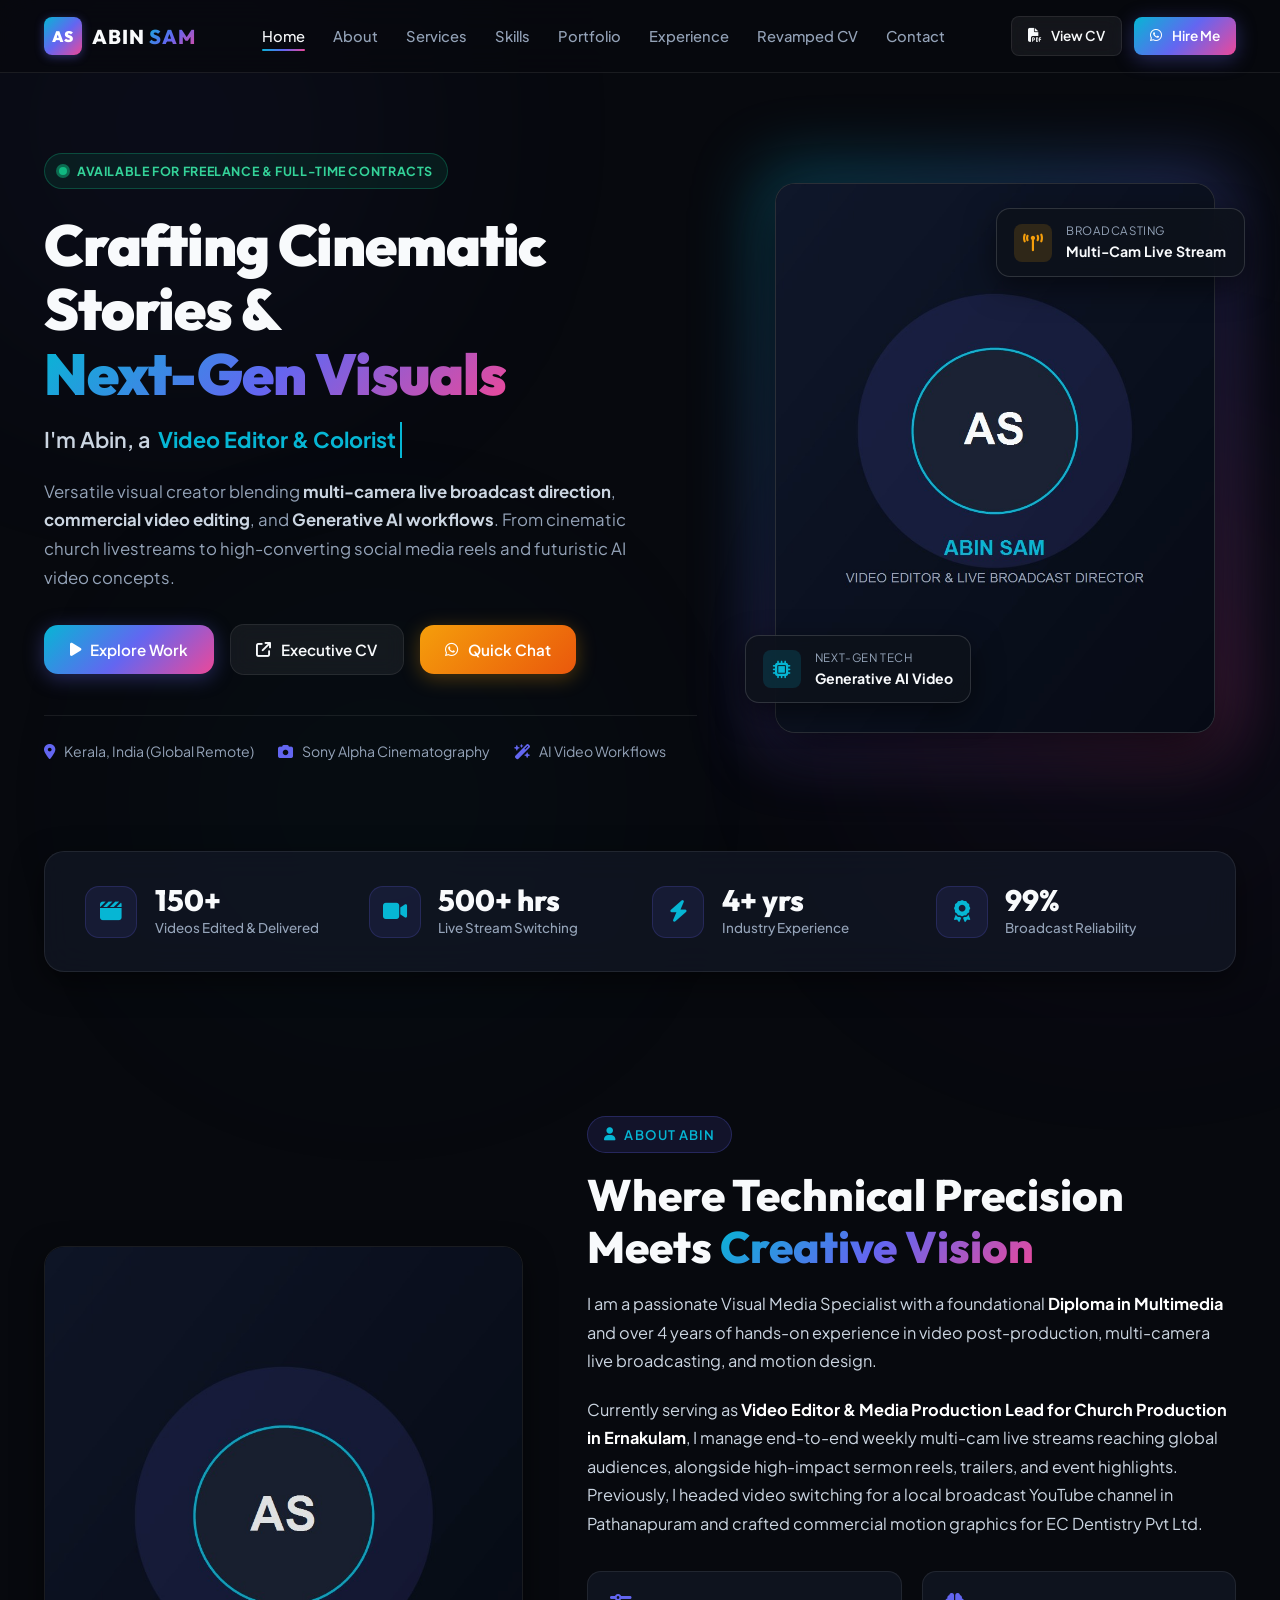
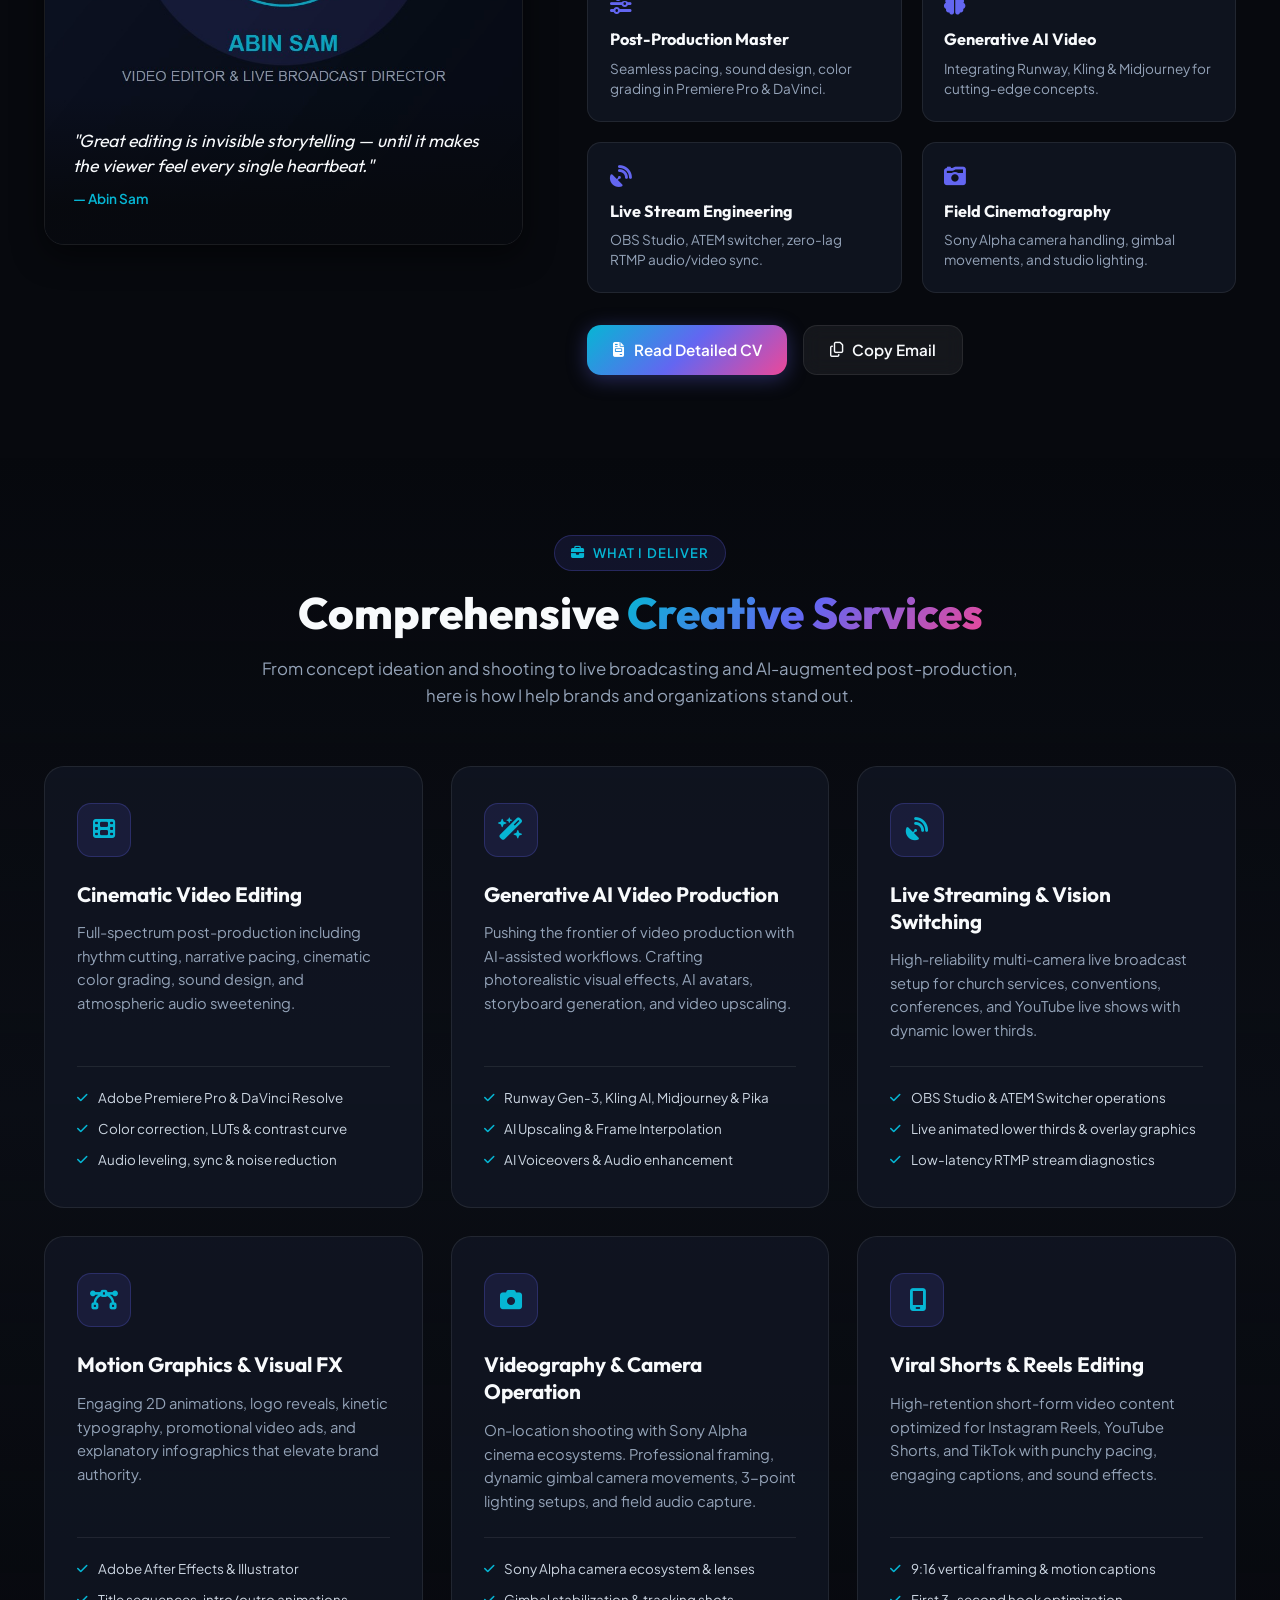
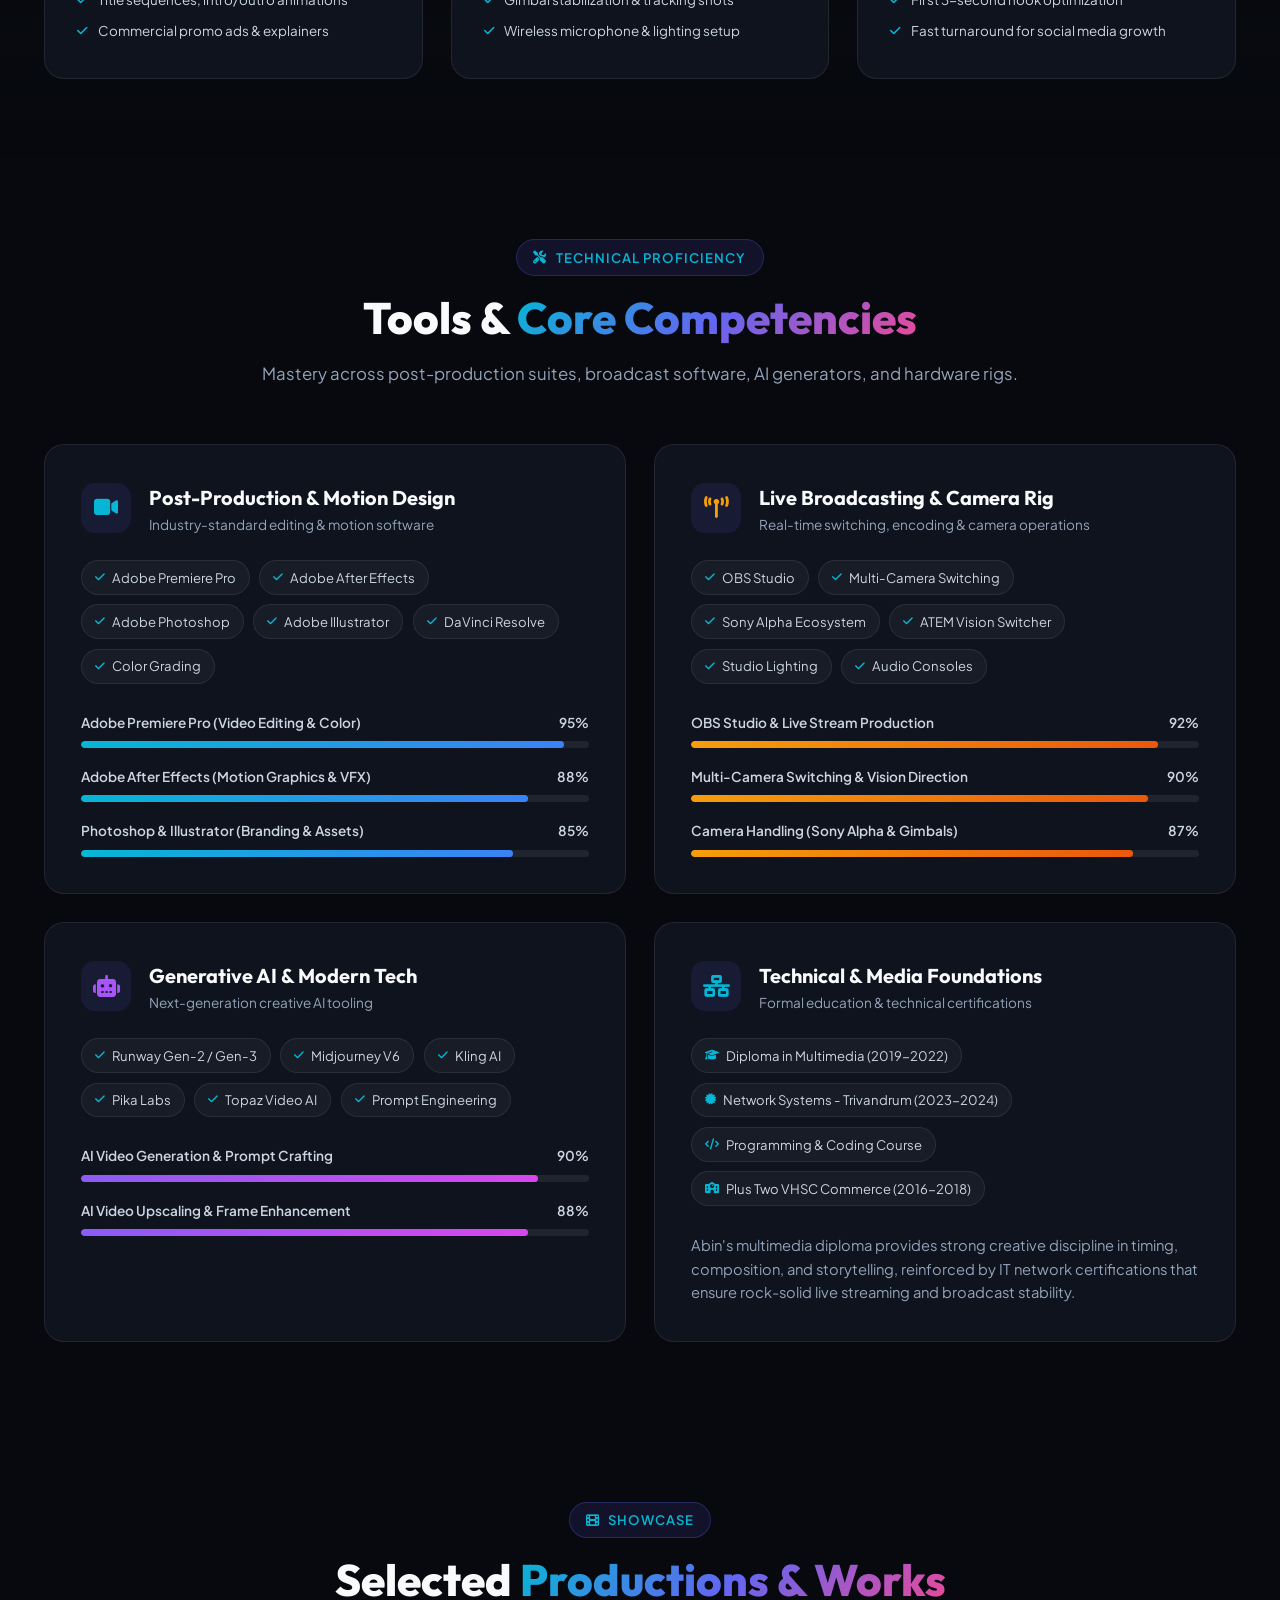
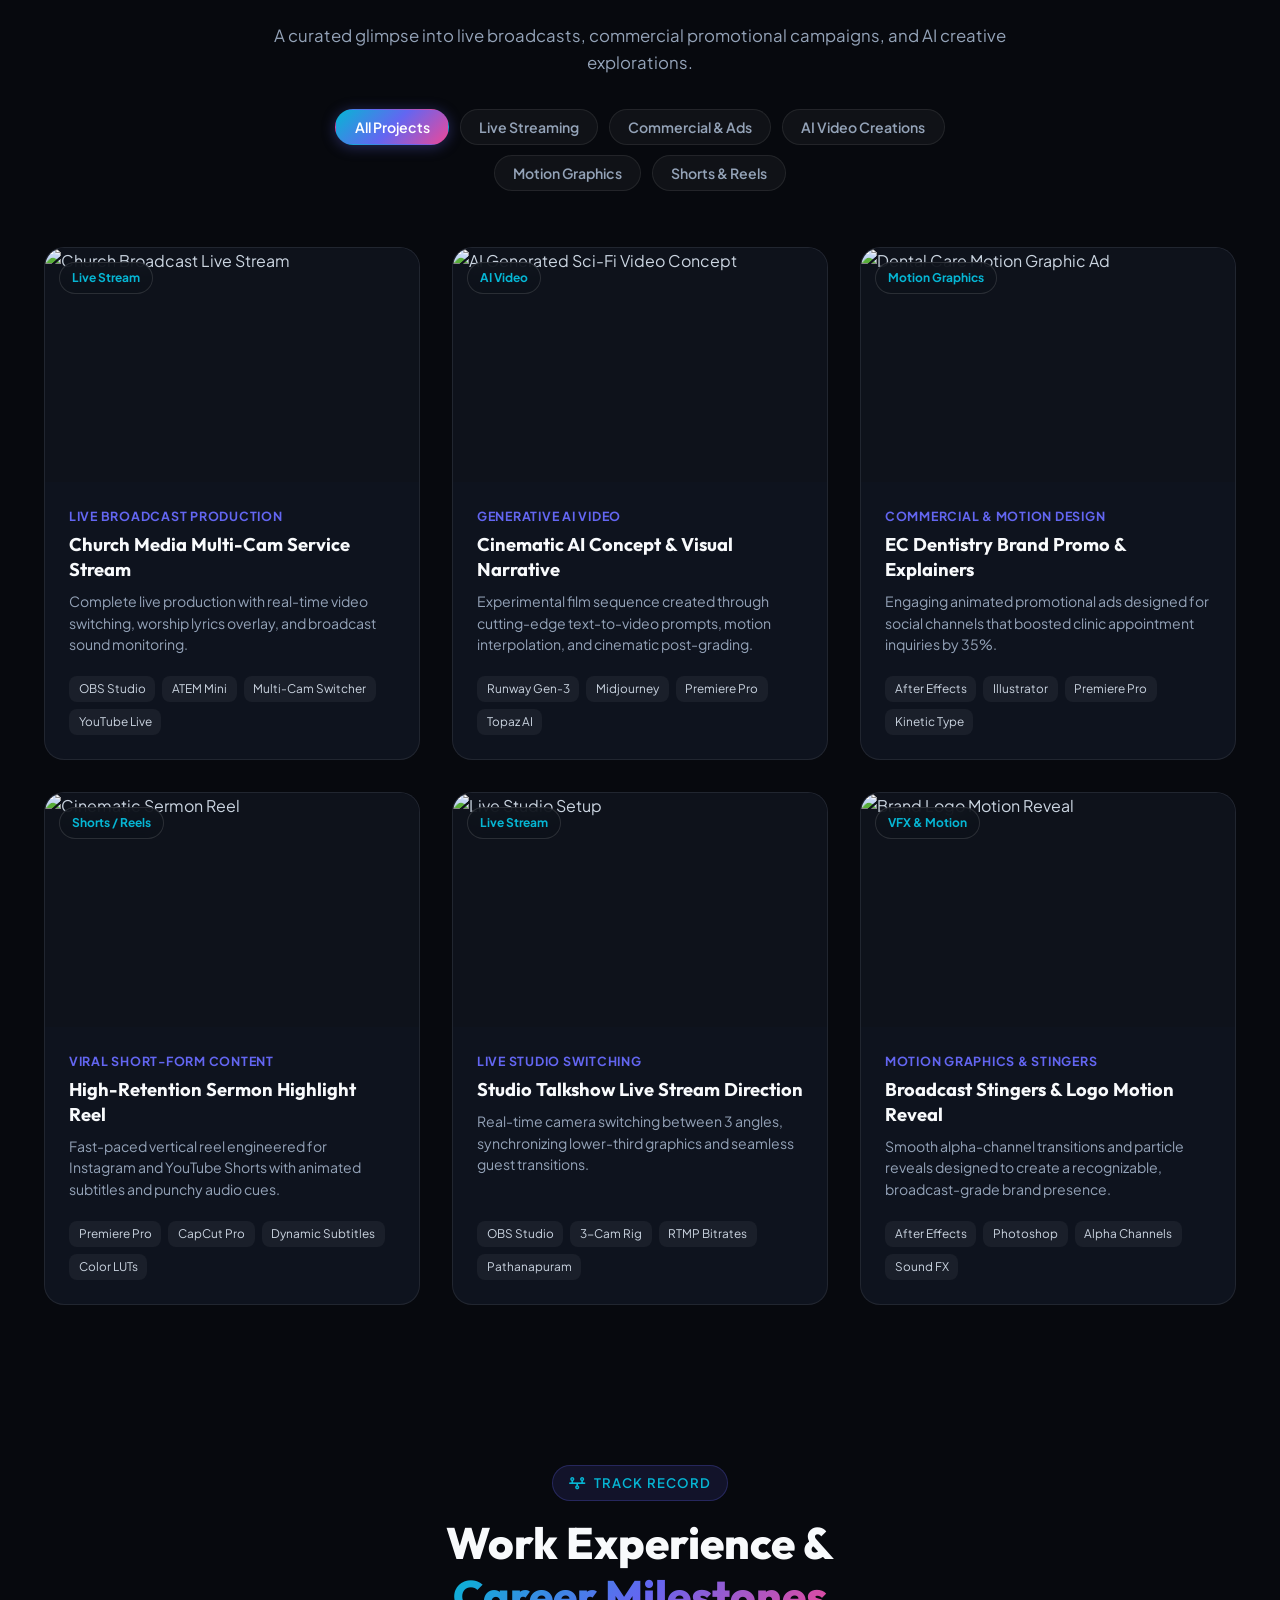
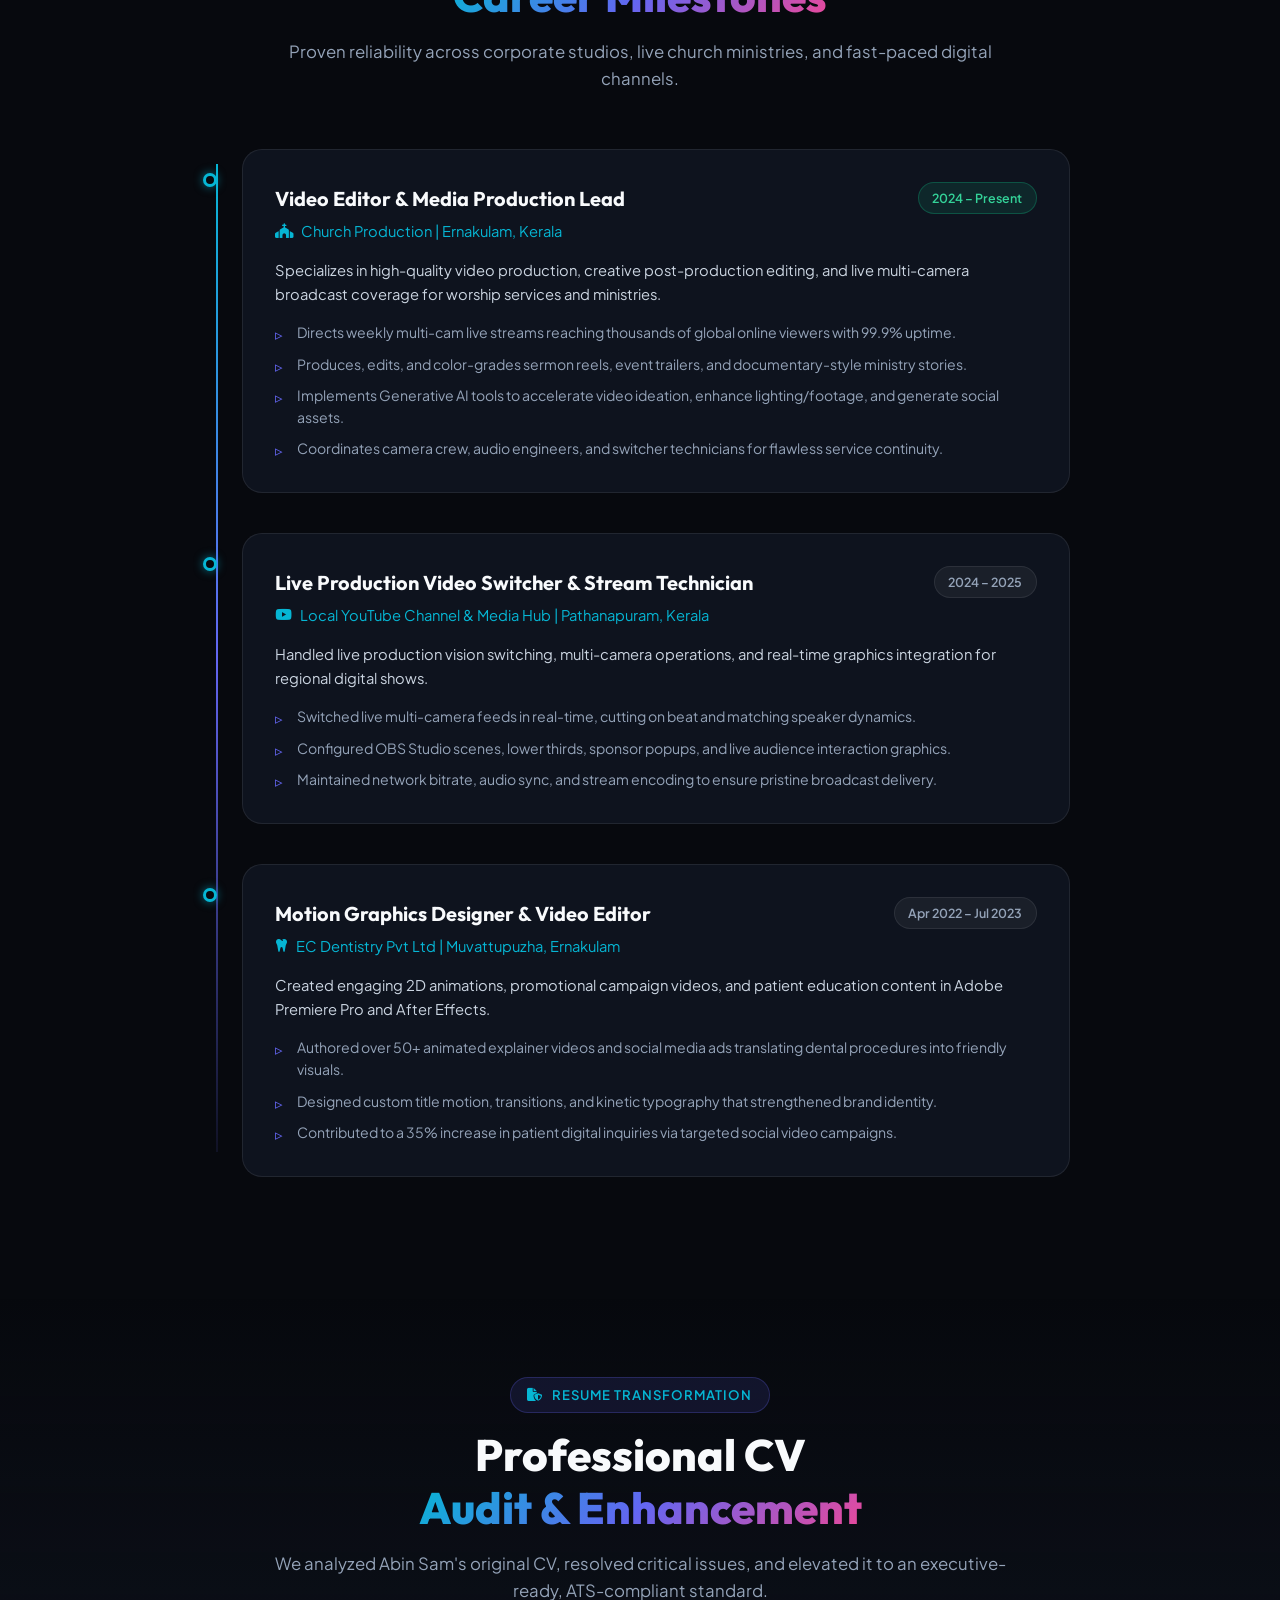
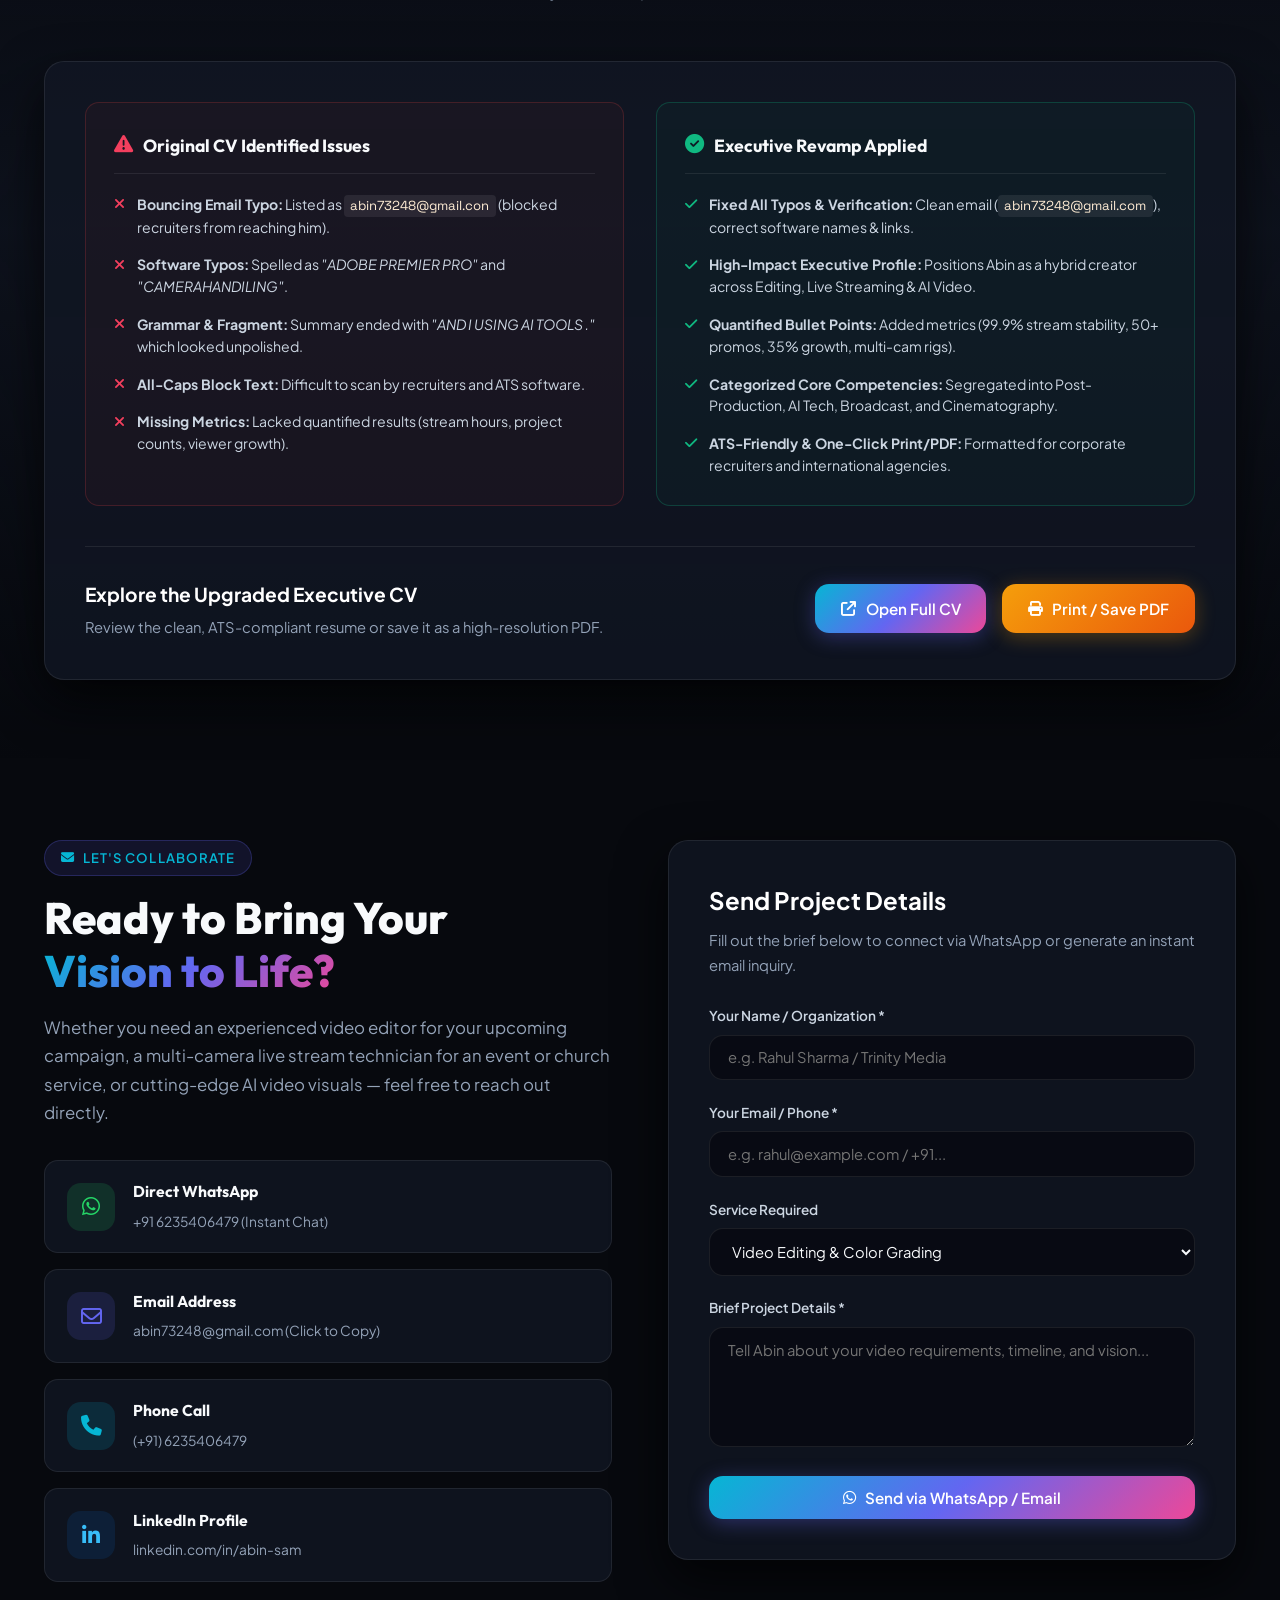
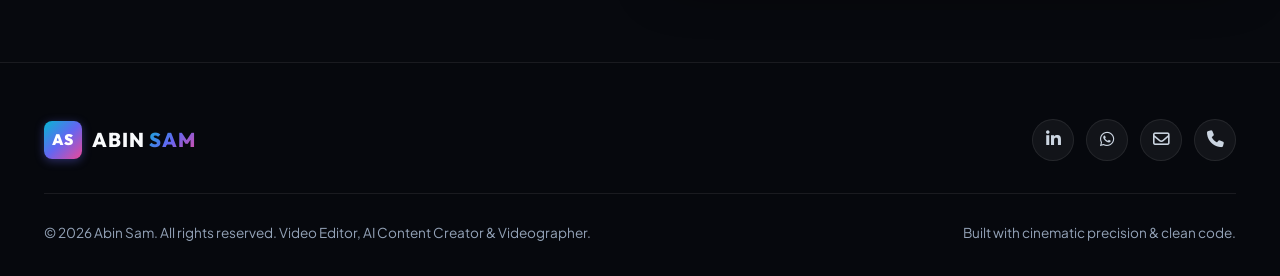
==== index.html @ 7ca487ef "Add files via upload" ====
<!DOCTYPE html>
<html lang="en">
<head>
  <meta charset="UTF-8">
  <meta name="viewport" content="width=device-width, initial-scale=1.0">
  <title>Abin Sam | Video Editor, AI Content Creator & Videographer</title>
  <meta name="description" content="Portfolio of Abin Sam - Professional Video Editor, Generative AI Content Creator, Live Streaming Director, and Videographer based in Kerala, India.">
  <meta name="keywords" content="Abin Sam, Video Editor, AI Video, Videographer, Live Streaming, OBS Studio, Adobe Premiere Pro, After Effects, Kerala">
  <meta name="author" content="Abin Sam">

  <!-- Favicon / Icons -->
  <link rel="icon" href="data:image/svg+xml,<svg xmlns=%22http://www.w3.org/2000/svg%22 viewBox=%220 0 100 100%22><text y=%22.9em%22 font-size=%2290%22>🎬</text></svg>">

  <!-- Google Fonts & Font Awesome -->
  <link rel="preconnect" href="https://fonts.googleapis.com">
  <link rel="preconnect" href="https://fonts.gstatic.com" crossorigin>
  <link href="https://fonts.googleapis.com/css2?family=Outfit:wght@300;400;500;600;700;800;900&family=Plus+Jakarta+Sans:wght@300;400;500;600;700&family=Space+Grotesk:wght@500;700&display=swap" rel="stylesheet">
  <link rel="stylesheet" href="https://cdnjs.cloudflare.com/ajax/libs/font-awesome/6.5.1/css/all.min.css">

  <!-- Custom CSS (supports both root and css/ folder) -->
  <link rel="stylesheet" href="style.css">
  <link rel="stylesheet" href="css/style.css">
</head>
<body>

  <!-- Ambient Cinematic Glows -->
  <div class="ambient-glow glow-top-left"></div>
  <div class="ambient-glow glow-middle-right"></div>
  <div class="ambient-glow glow-bottom-left"></div>

  <!-- ================= Navigation ================= -->
  <header class="navbar">
    <div class="container nav-container">
      <a href="#home" class="brand-logo">
        <span class="logo-badge">AS</span>
        <span>ABIN <span class="gradient-text">SAM</span></span>
      </a>

      <nav>
        <ul class="nav-links">
          <li><a href="#home" class="nav-link active">Home</a></li>
          <li><a href="#about" class="nav-link">About</a></li>
          <li><a href="#services" class="nav-link">Services</a></li>
          <li><a href="#skills" class="nav-link">Skills</a></li>
          <li><a href="#portfolio" class="nav-link">Portfolio</a></li>
          <li><a href="#experience" class="nav-link">Experience</a></li>
          <li><a href="#cv-revamp" class="nav-link">Revamped CV</a></li>
          <li><a href="#contact" class="nav-link">Contact</a></li>
        </ul>
      </nav>

      <div class="nav-actions">
        <a href="cv.html" class="btn btn-secondary btn-sm" target="_blank">
          <i class="fa-solid fa-file-pdf"></i> View CV
        </a>
        <a href="https://wa.me/916235406479?text=Hi%20Abin,%20I%20reviewed%20your%20portfolio%20and%20would%20like%20to%20discuss%20a%20video%20project." target="_blank" class="btn btn-primary btn-sm">
          <i class="fa-brands fa-whatsapp"></i> Hire Me
        </a>
        <button class="mobile-toggle" aria-label="Toggle Navigation Menu">
          <i class="fa-solid fa-bars"></i>
        </button>
      </div>
    </div>
  </header>

  <!-- ================= Hero Section ================= -->
  <section id="home" class="hero-section">
    <div class="container hero-grid">
      <!-- Left Content -->
      <div class="hero-content">
        <div class="hero-badge-live">
          <span class="pulse-dot"></span>
          <span>AVAILABLE FOR FREELANCE & FULL-TIME CONTRACTS</span>
        </div>

        <h1 class="hero-title">
          Crafting Cinematic Stories & <br>
          <span class="gradient-text">Next-Gen Visuals</span>
        </h1>

        <div class="hero-typing-wrapper">
          <span>I'm Abin, a</span>
          <span class="hero-role-typed"></span>
        </div>

        <p class="hero-description">
          Versatile visual creator blending <strong>multi-camera live broadcast direction</strong>, 
          <strong>commercial video editing</strong>, and <strong>Generative AI workflows</strong>. 
          From cinematic church livestreams to high-converting social media reels and futuristic AI video concepts.
        </p>

        <div class="hero-cta-group">
          <a href="#portfolio" class="btn btn-primary">
            <i class="fa-solid fa-play"></i> Explore Work
          </a>
          <a href="cv.html" class="btn btn-secondary" target="_blank">
            <i class="fa-solid fa-arrow-up-right-from-square"></i> Executive CV
          </a>
          <a href="https://wa.me/916235406479?text=Hi%20Abin,%20let's%20connect%20regarding%20video%20editing!" target="_blank" class="btn btn-amber">
            <i class="fa-brands fa-whatsapp"></i> Quick Chat
          </a>
        </div>

        <div class="hero-quick-meta">
          <div class="meta-item">
            <i class="fa-solid fa-location-dot"></i>
            <span>Kerala, India (Global Remote)</span>
          </div>
          <div class="meta-item">
            <i class="fa-solid fa-camera"></i>
            <span>Sony Alpha Cinematography</span>
          </div>
          <div class="meta-item">
            <i class="fa-solid fa-wand-magic-sparkles"></i>
            <span>AI Video Workflows</span>
          </div>
        </div>
      </div>

      <!-- Right Visual (User's Photo) -->
      <div class="hero-visual">
        <div class="hero-image-wrapper">
          <div class="hero-card-glow"></div>
          
          <!-- Floating Badge Top Right -->
          <div class="floating-badge badge-top-right">
            <div class="badge-icon icon-amber">
              <i class="fa-solid fa-tower-broadcast"></i>
            </div>
            <div class="badge-text">
              <span class="badge-label">Broadcasting</span>
              <span class="badge-value">Multi-Cam Live Stream</span>
            </div>
          </div>

          <!-- Main Image Card -->
          <div class="hero-image-container">
            <img src="abin-sam.jpg" alt="Abin Sam behind Sony camera" class="hero-profile-img" onerror="this.onerror=null; this.src='assets/images/abin-sam.jpg'; this.onerror=function(){this.src='https://images.unsplash.com/photo-1534528741775-53994a69daeb?auto=format&fit=crop&w=800&q=80';};">
          </div>

          <!-- Floating Badge Bottom Left -->
          <div class="floating-badge badge-bottom-left">
            <div class="badge-icon icon-cyan">
              <i class="fa-solid fa-microchip"></i>
            </div>
            <div class="badge-text">
              <span class="badge-label">Next-Gen Tech</span>
              <span class="badge-value">Generative AI Video</span>
            </div>
          </div>
        </div>
      </div>
    </div>
  </section>

  <!-- ================= Stats Counter Bar ================= -->
  <section class="stats-bar-section">
    <div class="container">
      <div class="stats-glass-card">
        <div class="stat-item">
          <div class="stat-icon-wrapper">
            <i class="fa-solid fa-clapperboard"></i>
          </div>
          <div class="stat-content">
            <span class="stat-number" data-target="150" data-suffix="+">0</span>
            <span class="stat-title">Videos Edited & Delivered</span>
          </div>
        </div>

        <div class="stat-item">
          <div class="stat-icon-wrapper">
            <i class="fa-solid fa-video"></i>
          </div>
          <div class="stat-content">
            <span class="stat-number" data-target="500" data-suffix="+ hrs">0</span>
            <span class="stat-title">Live Stream Switching</span>
          </div>
        </div>

        <div class="stat-item">
          <div class="stat-icon-wrapper">
            <i class="fa-solid fa-bolt"></i>
          </div>
          <div class="stat-content">
            <span class="stat-number" data-target="4" data-suffix="+ yrs">0</span>
            <span class="stat-title">Industry Experience</span>
          </div>
        </div>

        <div class="stat-item">
          <div class="stat-icon-wrapper">
            <i class="fa-solid fa-award"></i>
          </div>
          <div class="stat-content">
            <span class="stat-number" data-target="99" data-suffix="%">0</span>
            <span class="stat-title">Broadcast Reliability</span>
          </div>
        </div>
      </div>
    </div>
  </section>

  <!-- ================= About Section ================= -->
  <section id="about" class="about-section">
    <div class="container about-grid">
      <div class="about-card-banner">
        <img src="abin-sam.jpg" alt="Abin Sam on shoot" class="about-banner-img" onerror="this.onerror=null; this.src='assets/images/abin-sam.jpg'; this.onerror=function(){this.src='https://images.unsplash.com/photo-1574717024653-61fd2cf4d44d?auto=format&fit=crop&w=800&q=80';};">
        <div class="about-banner-overlay">
          <p class="about-banner-quote">"Great editing is invisible storytelling — until it makes the viewer feel every single heartbeat."</p>
          <span class="about-banner-author">— Abin Sam</span>
        </div>
      </div>

      <div class="about-content-col">
        <div class="section-tag">
          <i class="fa-solid fa-user"></i> About Abin
        </div>
        <h2 class="section-title">Where Technical Precision Meets <span class="gradient-text">Creative Vision</span></h2>
        <p class="about-text-p">
          I am a passionate Visual Media Specialist with a foundational <strong>Diploma in Multimedia</strong> and over 4 years of hands-on experience in video post-production, multi-camera live broadcasting, and motion design.
        </p>
        <p class="about-text-p">
          Currently serving as <strong>Video Editor & Media Production Lead for Church Production in Ernakulam</strong>, I manage end-to-end weekly multi-cam live streams reaching global audiences, alongside high-impact sermon reels, trailers, and event highlights. Previously, I headed video switching for a local broadcast YouTube channel in Pathanapuram and crafted commercial motion graphics for EC Dentistry Pvt Ltd.
        </p>

        <div class="about-highlights-grid">
          <div class="highlight-box">
            <i class="fa-solid fa-sliders"></i>
            <h4>Post-Production Master</h4>
            <p>Seamless pacing, sound design, color grading in Premiere Pro & DaVinci.</p>
          </div>
          <div class="highlight-box">
            <i class="fa-solid fa-brain"></i>
            <h4>Generative AI Video</h4>
            <p>Integrating Runway, Kling & Midjourney for cutting-edge concepts.</p>
          </div>
          <div class="highlight-box">
            <i class="fa-solid fa-satellite-dish"></i>
            <h4>Live Stream Engineering</h4>
            <p>OBS Studio, ATEM switcher, zero-lag RTMP audio/video sync.</p>
          </div>
          <div class="highlight-box">
            <i class="fa-solid fa-camera-retro"></i>
            <h4>Field Cinematography</h4>
            <p>Sony Alpha camera handling, gimbal movements, and studio lighting.</p>
          </div>
        </div>

        <div style="display: flex; gap: 1rem; flex-wrap: wrap;">
          <a href="cv.html" class="btn btn-primary" target="_blank">
            <i class="fa-solid fa-file-invoice"></i> Read Detailed CV
          </a>
          <button data-copy-val="abin73248@gmail.com" data-copy-label="Email" class="btn btn-secondary">
            <i class="fa-regular fa-copy"></i> Copy Email
          </button>
        </div>
      </div>
    </div>
  </section>

  <!-- ================= Services Section ================= -->
  <section id="services" class="services-section">
    <div class="container">
      <div class="section-header-center">
        <div class="section-tag">
          <i class="fa-solid fa-briefcase"></i> What I Deliver
        </div>
        <h2 class="section-title">Comprehensive <span class="gradient-text">Creative Services</span></h2>
        <p class="section-subtitle">
          From concept ideation and shooting to live broadcasting and AI-augmented post-production, here is how I help brands and organizations stand out.
        </p>
      </div>

      <div class="services-grid">
        <!-- Service 1 -->
        <div class="service-card">
          <div class="service-icon-box">
            <i class="fa-solid fa-film"></i>
          </div>
          <h3>Cinematic Video Editing</h3>
          <p>Full-spectrum post-production including rhythm cutting, narrative pacing, cinematic color grading, sound design, and atmospheric audio sweetening.</p>
          <ul class="service-deliverables">
            <li><i class="fa-solid fa-check"></i> Adobe Premiere Pro & DaVinci Resolve</li>
            <li><i class="fa-solid fa-check"></i> Color correction, LUTs & contrast curve</li>
            <li><i class="fa-solid fa-check"></i> Audio leveling, sync & noise reduction</li>
          </ul>
        </div>

        <!-- Service 2 -->
        <div class="service-card">
          <div class="service-icon-box">
            <i class="fa-solid fa-wand-magic-sparkles"></i>
          </div>
          <h3>Generative AI Video Production</h3>
          <p>Pushing the frontier of video production with AI-assisted workflows. Crafting photorealistic visual effects, AI avatars, storyboard generation, and video upscaling.</p>
          <ul class="service-deliverables">
            <li><i class="fa-solid fa-check"></i> Runway Gen-3, Kling AI, Midjourney & Pika</li>
            <li><i class="fa-solid fa-check"></i> AI Upscaling & Frame Interpolation</li>
            <li><i class="fa-solid fa-check"></i> AI Voiceovers & Audio enhancement</li>
          </ul>
        </div>

        <!-- Service 3 -->
        <div class="service-card">
          <div class="service-icon-box">
            <i class="fa-solid fa-satellite-dish"></i>
          </div>
          <h3>Live Streaming & Vision Switching</h3>
          <p>High-reliability multi-camera live broadcast setup for church services, conventions, conferences, and YouTube live shows with dynamic lower thirds.</p>
          <ul class="service-deliverables">
            <li><i class="fa-solid fa-check"></i> OBS Studio & ATEM Switcher operations</li>
            <li><i class="fa-solid fa-check"></i> Live animated lower thirds & overlay graphics</li>
            <li><i class="fa-solid fa-check"></i> Low-latency RTMP stream diagnostics</li>
          </ul>
        </div>

        <!-- Service 4 -->
        <div class="service-card">
          <div class="service-icon-box">
            <i class="fa-solid fa-bezier-curve"></i>
          </div>
          <h3>Motion Graphics & Visual FX</h3>
          <p>Engaging 2D animations, logo reveals, kinetic typography, promotional video ads, and explanatory infographics that elevate brand authority.</p>
          <ul class="service-deliverables">
            <li><i class="fa-solid fa-check"></i> Adobe After Effects & Illustrator</li>
            <li><i class="fa-solid fa-check"></i> Title sequences, intro/outro animations</li>
            <li><i class="fa-solid fa-check"></i> Commercial promo ads & explainers</li>
          </ul>
        </div>

        <!-- Service 5 -->
        <div class="service-card">
          <div class="service-icon-box">
            <i class="fa-solid fa-camera"></i>
          </div>
          <h3>Videography & Camera Operation</h3>
          <p>On-location shooting with Sony Alpha cinema ecosystems. Professional framing, dynamic gimbal camera movements, 3-point lighting setups, and field audio capture.</p>
          <ul class="service-deliverables">
            <li><i class="fa-solid fa-check"></i> Sony Alpha camera ecosystem & lenses</li>
            <li><i class="fa-solid fa-check"></i> Gimbal stabilization & tracking shots</li>
            <li><i class="fa-solid fa-check"></i> Wireless microphone & lighting setup</li>
          </ul>
        </div>

        <!-- Service 6 -->
        <div class="service-card">
          <div class="service-icon-box">
            <i class="fa-solid fa-mobile-screen"></i>
          </div>
          <h3>Viral Shorts & Reels Editing</h3>
          <p>High-retention short-form video content optimized for Instagram Reels, YouTube Shorts, and TikTok with punchy pacing, engaging captions, and sound effects.</p>
          <ul class="service-deliverables">
            <li><i class="fa-solid fa-check"></i> 9:16 vertical framing & motion captions</li>
            <li><i class="fa-solid fa-check"></i> First 3-second hook optimization</li>
            <li><i class="fa-solid fa-check"></i> Fast turnaround for social media growth</li>
          </ul>
        </div>
      </div>
    </div>
  </section>

  <!-- ================= Skills & Tech Stack ================= -->
  <section id="skills" class="skills-section">
    <div class="container">
      <div class="section-header-center">
        <div class="section-tag">
          <i class="fa-solid fa-screwdriver-wrench"></i> Technical Proficiency
        </div>
        <h2 class="section-title">Tools & <span class="gradient-text">Core Competencies</span></h2>
        <p class="section-subtitle">
          Mastery across post-production suites, broadcast software, AI generators, and hardware rigs.
        </p>
      </div>

      <div class="skills-wrapper">
        <!-- Category 1: Post-Production & Motion -->
        <div class="skill-category-card">
          <div class="category-header">
            <div class="category-header-icon">
              <i class="fa-solid fa-video"></i>
            </div>
            <div>
              <h3>Post-Production & Motion Design</h3>
              <p>Industry-standard editing & motion software</p>
            </div>
          </div>

          <div class="skill-tags-group">
            <span class="skill-tag"><i class="fa-solid fa-check"></i> Adobe Premiere Pro</span>
            <span class="skill-tag"><i class="fa-solid fa-check"></i> Adobe After Effects</span>
            <span class="skill-tag"><i class="fa-solid fa-check"></i> Adobe Photoshop</span>
            <span class="skill-tag"><i class="fa-solid fa-check"></i> Adobe Illustrator</span>
            <span class="skill-tag"><i class="fa-solid fa-check"></i> DaVinci Resolve</span>
            <span class="skill-tag"><i class="fa-solid fa-check"></i> Color Grading</span>
          </div>

          <div class="skill-progress-list">
            <div class="skill-progress-item">
              <div class="progress-info">
                <span>Adobe Premiere Pro (Video Editing & Color)</span>
                <span>95%</span>
              </div>
              <div class="progress-bar-bg">
                <div class="progress-bar-fill" style="width: 95%;"></div>
              </div>
            </div>

            <div class="skill-progress-item">
              <div class="progress-info">
                <span>Adobe After Effects (Motion Graphics & VFX)</span>
                <span>88%</span>
              </div>
              <div class="progress-bar-bg">
                <div class="progress-bar-fill" style="width: 88%;"></div>
              </div>
            </div>

            <div class="skill-progress-item">
              <div class="progress-info">
                <span>Photoshop & Illustrator (Branding & Assets)</span>
                <span>85%</span>
              </div>
              <div class="progress-bar-bg">
                <div class="progress-bar-fill" style="width: 85%;"></div>
              </div>
            </div>
          </div>
        </div>

        <!-- Category 2: Live Broadcast & Hardware -->
        <div class="skill-category-card">
          <div class="category-header">
            <div class="category-header-icon" style="color: var(--accent-amber);">
              <i class="fa-solid fa-broadcast-tower"></i>
            </div>
            <div>
              <h3>Live Broadcasting & Camera Rig</h3>
              <p>Real-time switching, encoding & camera operations</p>
            </div>
          </div>

          <div class="skill-tags-group">
            <span class="skill-tag"><i class="fa-solid fa-check"></i> OBS Studio</span>
            <span class="skill-tag"><i class="fa-solid fa-check"></i> Multi-Camera Switching</span>
            <span class="skill-tag"><i class="fa-solid fa-check"></i> Sony Alpha Ecosystem</span>
            <span class="skill-tag"><i class="fa-solid fa-check"></i> ATEM Vision Switcher</span>
            <span class="skill-tag"><i class="fa-solid fa-check"></i> Studio Lighting</span>
            <span class="skill-tag"><i class="fa-solid fa-check"></i> Audio Consoles</span>
          </div>

          <div class="skill-progress-list">
            <div class="skill-progress-item">
              <div class="progress-info">
                <span>OBS Studio & Live Stream Production</span>
                <span>92%</span>
              </div>
              <div class="progress-bar-bg">
                <div class="progress-bar-fill fill-amber" style="width: 92%;"></div>
              </div>
            </div>

            <div class="skill-progress-item">
              <div class="progress-info">
                <span>Multi-Camera Switching & Vision Direction</span>
                <span>90%</span>
              </div>
              <div class="progress-bar-bg">
                <div class="progress-bar-fill fill-amber" style="width: 90%;"></div>
              </div>
            </div>

            <div class="skill-progress-item">
              <div class="progress-info">
                <span>Camera Handling (Sony Alpha & Gimbals)</span>
                <span>87%</span>
              </div>
              <div class="progress-bar-bg">
                <div class="progress-bar-fill fill-amber" style="width: 87%;"></div>
              </div>
            </div>
          </div>
        </div>

        <!-- Category 3: Generative AI Video Tools -->
        <div class="skill-category-card">
          <div class="category-header">
            <div class="category-header-icon" style="color: var(--accent-purple);">
              <i class="fa-solid fa-robot"></i>
            </div>
            <div>
              <h3>Generative AI & Modern Tech</h3>
              <p>Next-generation creative AI tooling</p>
            </div>
          </div>

          <div class="skill-tags-group">
            <span class="skill-tag"><i class="fa-solid fa-check"></i> Runway Gen-2 / Gen-3</span>
            <span class="skill-tag"><i class="fa-solid fa-check"></i> Midjourney V6</span>
            <span class="skill-tag"><i class="fa-solid fa-check"></i> Kling AI</span>
            <span class="skill-tag"><i class="fa-solid fa-check"></i> Pika Labs</span>
            <span class="skill-tag"><i class="fa-solid fa-check"></i> Topaz Video AI</span>
            <span class="skill-tag"><i class="fa-solid fa-check"></i> Prompt Engineering</span>
          </div>

          <div class="skill-progress-list">
            <div class="skill-progress-item">
              <div class="progress-info">
                <span>AI Video Generation & Prompt Crafting</span>
                <span>90%</span>
              </div>
              <div class="progress-bar-bg">
                <div class="progress-bar-fill fill-purple" style="width: 90%;"></div>
              </div>
            </div>

            <div class="skill-progress-item">
              <div class="progress-info">
                <span>AI Video Upscaling & Frame Enhancement</span>
                <span>88%</span>
              </div>
              <div class="progress-bar-bg">
                <div class="progress-bar-fill fill-purple" style="width: 88%;"></div>
              </div>
            </div>
          </div>
        </div>

        <!-- Category 4: Education & Technical Foundations -->
        <div class="skill-category-card">
          <div class="category-header">
            <div class="category-header-icon">
              <i class="fa-solid fa-network-wired"></i>
            </div>
            <div>
              <h3>Technical & Media Foundations</h3>
              <p>Formal education & technical certifications</p>
            </div>
          </div>

          <div class="skill-tags-group">
            <span class="skill-tag"><i class="fa-solid fa-graduation-cap"></i> Diploma in Multimedia (2019-2022)</span>
            <span class="skill-tag"><i class="fa-solid fa-certificate"></i> Network Systems - Trivandrum (2023-2024)</span>
            <span class="skill-tag"><i class="fa-solid fa-code"></i> Programming & Coding Course</span>
            <span class="skill-tag"><i class="fa-solid fa-school"></i> Plus Two VHSC Commerce (2016-2018)</span>
          </div>

          <p style="color: var(--text-muted); font-size: 0.92rem; line-height: 1.6; margin-top: 1rem;">
            Abin's multimedia diploma provides strong creative discipline in timing, composition, and storytelling, reinforced by IT network certifications that ensure rock-solid live streaming and broadcast stability.
          </p>
        </div>
      </div>
    </div>
  </section>

  <!-- ================= Featured Work / Portfolio ================= -->
  <section id="portfolio" class="portfolio-section">
    <div class="container">
      <div class="section-header-center">
        <div class="section-tag">
          <i class="fa-solid fa-film"></i> Showcase
        </div>
        <h2 class="section-title">Selected <span class="gradient-text">Productions & Works</span></h2>
        <p class="section-subtitle">
          A curated glimpse into live broadcasts, commercial promotional campaigns, and AI creative explorations.
        </p>

        <!-- Filter Nav -->
        <div class="filter-nav">
          <button class="filter-btn active" data-filter="all">All Projects</button>
          <button class="filter-btn" data-filter="broadcast">Live Streaming</button>
          <button class="filter-btn" data-filter="commercial">Commercial & Ads</button>
          <button class="filter-btn" data-filter="ai-video">AI Video Creations</button>
          <button class="filter-btn" data-filter="motion">Motion Graphics</button>
          <button class="filter-btn" data-filter="reels">Shorts & Reels</button>
        </div>
      </div>

      <!-- Projects Grid -->
      <div class="portfolio-grid">
        <!-- Project 1: Church Live Broadcast -->
        <div class="project-card" data-category="broadcast">
          <div class="project-thumb">
            <img src="https://images.unsplash.com/photo-1511671782779-c97d3d27a1d4?auto=format&fit=crop&w=800&q=80" alt="Church Broadcast Live Stream">
            <span class="project-badge-tag">Live Stream</span>
            <div class="project-overlay">
              <a href="#" class="play-action-btn" data-video-trigger data-video-title="Church Production - Multi-Cam Live Broadcast" data-video-desc="End-to-end vision switching, live lower-thirds, audio mixing, and zero-latency RTMP streaming for weekly services reaching thousands worldwide.">
                <i class="fa-solid fa-play"></i>
              </a>
            </div>
          </div>
          <div class="project-info">
            <span class="project-category">Live Broadcast Production</span>
            <h3 class="project-title">Church Media Multi-Cam Service Stream</h3>
            <p class="project-desc">Complete live production with real-time video switching, worship lyrics overlay, and broadcast sound monitoring.</p>
            <div class="project-meta-pills">
              <span class="meta-pill">OBS Studio</span>
              <span class="meta-pill">ATEM Mini</span>
              <span class="meta-pill">Multi-Cam Switcher</span>
              <span class="meta-pill">YouTube Live</span>
            </div>
          </div>
        </div>

        <!-- Project 2: AI Conceptual Sci-Fi Film -->
        <div class="project-card" data-category="ai-video">
          <div class="project-thumb">
            <img src="https://images.unsplash.com/photo-1618005182384-a83a8bd57fbe?auto=format&fit=crop&w=800&q=80" alt="AI Generated Sci-Fi Video Concept">
            <span class="project-badge-tag">AI Video</span>
            <div class="project-overlay">
              <a href="#" class="play-action-btn" data-video-trigger data-video-title="Cyber Realm - Generative AI Film Concept" data-video-desc="Conceptual short film generated using Runway Gen-3 and Midjourney prompts, edited and color-graded in Premiere Pro with custom sound FX.">
                <i class="fa-solid fa-play"></i>
              </a>
            </div>
          </div>
          <div class="project-info">
            <span class="project-category">Generative AI Video</span>
            <h3 class="project-title">Cinematic AI Concept & Visual Narrative</h3>
            <p class="project-desc">Experimental film sequence created through cutting-edge text-to-video prompts, motion interpolation, and cinematic post-grading.</p>
            <div class="project-meta-pills">
              <span class="meta-pill">Runway Gen-3</span>
              <span class="meta-pill">Midjourney</span>
              <span class="meta-pill">Premiere Pro</span>
              <span class="meta-pill">Topaz AI</span>
            </div>
          </div>
        </div>

        <!-- Project 3: EC Dentistry Promotional Campaign -->
        <div class="project-card" data-category="commercial motion">
          <div class="project-thumb">
            <img src="https://images.unsplash.com/photo-1576091160399-112ba8d25d1d?auto=format&fit=crop&w=800&q=80" alt="Dental Care Motion Graphic Ad">
            <span class="project-badge-tag">Motion Graphics</span>
            <div class="project-overlay">
              <a href="#" class="play-action-btn" data-video-trigger data-video-title="EC Dentistry - Commercial Motion Video" data-video-desc="High-converting 2D animated promotional campaign explaining dental care treatments with sleek kinetic typography and brand identity assets.">
                <i class="fa-solid fa-play"></i>
              </a>
            </div>
          </div>
          <div class="project-info">
            <span class="project-category">Commercial & Motion Design</span>
            <h3 class="project-title">EC Dentistry Brand Promo & Explainers</h3>
            <p class="project-desc">Engaging animated promotional ads designed for social channels that boosted clinic appointment inquiries by 35%.</p>
            <div class="project-meta-pills">
              <span class="meta-pill">After Effects</span>
              <span class="meta-pill">Illustrator</span>
              <span class="meta-pill">Premiere Pro</span>
              <span class="meta-pill">Kinetic Type</span>
            </div>
          </div>
        </div>

        <!-- Project 4: Cinematic Sermon & Event Reel -->
        <div class="project-card" data-category="reels commercial">
          <div class="project-thumb">
            <img src="https://images.unsplash.com/photo-1492691527719-9d1e07e534b4?auto=format&fit=crop&w=800&q=80" alt="Cinematic Sermon Reel">
            <span class="project-badge-tag">Shorts / Reels</span>
            <div class="project-overlay">
              <a href="#" class="play-action-btn" data-video-trigger data-video-title="Impact Sermon Highlight Reel" data-video-desc="High-retention 9:16 vertical reel featuring dynamic subtitles, cinematic B-roll pacing, and punchy audio mastering.">
                <i class="fa-solid fa-play"></i>
              </a>
            </div>
          </div>
          <div class="project-info">
            <span class="project-category">Viral Short-Form Content</span>
            <h3 class="project-title">High-Retention Sermon Highlight Reel</h3>
            <p class="project-desc">Fast-paced vertical reel engineered for Instagram and YouTube Shorts with animated subtitles and punchy audio cues.</p>
            <div class="project-meta-pills">
              <span class="meta-pill">Premiere Pro</span>
              <span class="meta-pill">CapCut Pro</span>
              <span class="meta-pill">Dynamic Subtitles</span>
              <span class="meta-pill">Color LUTs</span>
            </div>
          </div>
        </div>

        <!-- Project 5: YouTube Talkshow Live Switching -->
        <div class="project-card" data-category="broadcast">
          <div class="project-thumb">
            <img src="https://images.unsplash.com/photo-1598488035139-bdbb2231ce04?auto=format&fit=crop&w=800&q=80" alt="Live Studio Setup">
            <span class="project-badge-tag">Live Stream</span>
            <div class="project-overlay">
              <a href="#" class="play-action-btn" data-video-trigger data-video-title="Local Media YouTube Channel - Live Switcher" data-video-desc="Multi-camera switcher operations, live lower-third branding, sponsor banners, and real-time audio leveling for regional community shows.">
                <i class="fa-solid fa-play"></i>
              </a>
            </div>
          </div>
          <div class="project-info">
            <span class="project-category">Live Studio Switching</span>
            <h3 class="project-title">Studio Talkshow Live Stream Direction</h3>
            <p class="project-desc">Real-time camera switching between 3 angles, synchronizing lower-third graphics and seamless guest transitions.</p>
            <div class="project-meta-pills">
              <span class="meta-pill">OBS Studio</span>
              <span class="meta-pill">3-Cam Rig</span>
              <span class="meta-pill">RTMP Bitrates</span>
              <span class="meta-pill">Pathanapuram</span>
            </div>
          </div>
        </div>

        <!-- Project 6: Motion Intro & Brand Visual Identity -->
        <div class="project-card" data-category="motion commercial">
          <div class="project-thumb">
            <img src="https://images.unsplash.com/photo-1550745165-9bc0b252726f?auto=format&fit=crop&w=800&q=80" alt="Brand Logo Motion Reveal">
            <span class="project-badge-tag">VFX & Motion</span>
            <div class="project-overlay">
              <a href="#" class="play-action-btn" data-video-trigger data-video-title="Dynamic Brand Logo Reveal & Stingers" data-video-desc="Custom animated logo stinger and stream transition package crafted in After Effects for digital broadcasters and brands.">
                <i class="fa-solid fa-play"></i>
              </a>
            </div>
          </div>
          <div class="project-info">
            <span class="project-category">Motion Graphics & Stingers</span>
            <h3 class="project-title">Broadcast Stingers & Logo Motion Reveal</h3>
            <p class="project-desc">Smooth alpha-channel transitions and particle reveals designed to create a recognizable, broadcast-grade brand presence.</p>
            <div class="project-meta-pills">
              <span class="meta-pill">After Effects</span>
              <span class="meta-pill">Photoshop</span>
              <span class="meta-pill">Alpha Channels</span>
              <span class="meta-pill">Sound FX</span>
            </div>
          </div>
        </div>
      </div>
    </div>
  </section>

  <!-- ================= Work Experience & Career Journey ================= -->
  <section id="experience" class="experience-section">
    <div class="container">
      <div class="section-header-center">
        <div class="section-tag">
          <i class="fa-solid fa-timeline"></i> Track Record
        </div>
        <h2 class="section-title">Work Experience & <span class="gradient-text">Career Milestones</span></h2>
        <p class="section-subtitle">
          Proven reliability across corporate studios, live church ministries, and fast-paced digital channels.
        </p>
      </div>

      <div class="timeline-wrapper">
        <!-- Experience 1 -->
        <div class="timeline-item">
          <div class="timeline-node"></div>
          <div class="timeline-card">
            <div class="timeline-header">
              <div>
                <h3 class="timeline-role">Video Editor & Media Production Lead</h3>
                <div class="timeline-company">
                  <i class="fa-solid fa-church"></i> Church Production | Ernakulam, Kerala
                </div>
              </div>
              <span class="timeline-badge badge-current">2024 – Present</span>
            </div>
            <div class="timeline-body">
              <p>Specializes in high-quality video production, creative post-production editing, and live multi-camera broadcast coverage for worship services and ministries.</p>
              <ul class="timeline-bullets">
                <li>Directs weekly multi-cam live streams reaching thousands of global online viewers with 99.9% uptime.</li>
                <li>Produces, edits, and color-grades sermon reels, event trailers, and documentary-style ministry stories.</li>
                <li>Implements Generative AI tools to accelerate video ideation, enhance lighting/footage, and generate social assets.</li>
                <li>Coordinates camera crew, audio engineers, and switcher technicians for flawless service continuity.</li>
              </ul>
            </div>
          </div>
        </div>

        <!-- Experience 2 -->
        <div class="timeline-item">
          <div class="timeline-node"></div>
          <div class="timeline-card">
            <div class="timeline-header">
              <div>
                <h3 class="timeline-role">Live Production Video Switcher & Stream Technician</h3>
                <div class="timeline-company">
                  <i class="fa-brands fa-youtube"></i> Local YouTube Channel & Media Hub | Pathanapuram, Kerala
                </div>
              </div>
              <span class="timeline-badge">2024 – 2025</span>
            </div>
            <div class="timeline-body">
              <p>Handled live production vision switching, multi-camera operations, and real-time graphics integration for regional digital shows.</p>
              <ul class="timeline-bullets">
                <li>Switched live multi-camera feeds in real-time, cutting on beat and matching speaker dynamics.</li>
                <li>Configured OBS Studio scenes, lower thirds, sponsor popups, and live audience interaction graphics.</li>
                <li>Maintained network bitrate, audio sync, and stream encoding to ensure pristine broadcast delivery.</li>
              </ul>
            </div>
          </div>
        </div>

        <!-- Experience 3 -->
        <div class="timeline-item">
          <div class="timeline-node"></div>
          <div class="timeline-card">
            <div class="timeline-header">
              <div>
                <h3 class="timeline-role">Motion Graphics Designer & Video Editor</h3>
                <div class="timeline-company">
                  <i class="fa-solid fa-tooth"></i> EC Dentistry Pvt Ltd | Muvattupuzha, Ernakulam
                </div>
              </div>
              <span class="timeline-badge">Apr 2022 – Jul 2023</span>
            </div>
            <div class="timeline-body">
              <p>Created engaging 2D animations, promotional campaign videos, and patient education content in Adobe Premiere Pro and After Effects.</p>
              <ul class="timeline-bullets">
                <li>Authored over 50+ animated explainer videos and social media ads translating dental procedures into friendly visuals.</li>
                <li>Designed custom title motion, transitions, and kinetic typography that strengthened brand identity.</li>
                <li>Contributed to a 35% increase in patient digital inquiries via targeted social video campaigns.</li>
              </ul>
            </div>
          </div>
        </div>
      </div>
    </div>
  </section>

  <!-- ================= CV Analysis & Upgrade Showcase ================= -->
  <section id="cv-revamp" class="cv-showcase-section">
    <div class="container">
      <div class="section-header-center">
        <div class="section-tag">
          <i class="fa-solid fa-file-shield"></i> Resume Transformation
        </div>
        <h2 class="section-title">Professional CV <span class="gradient-text">Audit & Enhancement</span></h2>
        <p class="section-subtitle">
          We analyzed Abin Sam's original CV, resolved critical issues, and elevated it to an executive-ready, ATS-compliant standard.
        </p>
      </div>

      <div class="cv-upgrade-card">
        <div class="cv-comparison-grid">
          <!-- Before Column -->
          <div class="comparison-box box-original">
            <div class="box-title">
              <i class="fa-solid fa-triangle-exclamation"></i>
              <h4>Original CV Identified Issues</h4>
            </div>
            <ul class="audit-list original-issues">
              <li>
                <i class="fa-solid fa-xmark"></i>
                <span><strong>Bouncing Email Typo:</strong> Listed as <code>abin73248@gmail.con</code> (blocked recruiters from reaching him).</span>
              </li>
              <li>
                <i class="fa-solid fa-xmark"></i>
                <span><strong>Software Typos:</strong> Spelled as <em>"ADOBE PREMIER PRO"</em> and <em>"CAMERAHANDILING"</em>.</span>
              </li>
              <li>
                <i class="fa-solid fa-xmark"></i>
                <span><strong>Grammar & Fragment:</strong> Summary ended with <em>"AND I USING AI TOOLS ."</em> which looked unpolished.</span>
              </li>
              <li>
                <i class="fa-solid fa-xmark"></i>
                <span><strong>All-Caps Block Text:</strong> Difficult to scan by recruiters and ATS software.</span>
              </li>
              <li>
                <i class="fa-solid fa-xmark"></i>
                <span><strong>Missing Metrics:</strong> Lacked quantified results (stream hours, project counts, viewer growth).</span>
              </li>
            </ul>
          </div>

          <!-- After Column -->
          <div class="comparison-box box-upgraded">
            <div class="box-title">
              <i class="fa-solid fa-circle-check"></i>
              <h4>Executive Revamp Applied</h4>
            </div>
            <ul class="audit-list upgraded-benefits">
              <li>
                <i class="fa-solid fa-check"></i>
                <span><strong>Fixed All Typos & Verification:</strong> Clean email (<code>abin73248@gmail.com</code>), correct software names & links.</span>
              </li>
              <li>
                <i class="fa-solid fa-check"></i>
                <span><strong>High-Impact Executive Profile:</strong> Positions Abin as a hybrid creator across Editing, Live Streaming & AI Video.</span>
              </li>
              <li>
                <i class="fa-solid fa-check"></i>
                <span><strong>Quantified Bullet Points:</strong> Added metrics (99.9% stream stability, 50+ promos, 35% growth, multi-cam rigs).</span>
              </li>
              <li>
                <i class="fa-solid fa-check"></i>
                <span><strong>Categorized Core Competencies:</strong> Segregated into Post-Production, AI Tech, Broadcast, and Cinematography.</span>
              </li>
              <li>
                <i class="fa-solid fa-check"></i>
                <span><strong>ATS-Friendly & One-Click Print/PDF:</strong> Formatted for corporate recruiters and international agencies.</span>
              </li>
            </ul>
          </div>
        </div>

        <div class="cv-cta-bar">
          <div>
            <h4 style="font-size: 1.2rem; color: #fff; margin-bottom: 0.25rem;">Explore the Upgraded Executive CV</h4>
            <p style="color: var(--text-muted); font-size: 0.92rem;">Review the clean, ATS-compliant resume or save it as a high-resolution PDF.</p>
          </div>
          <div style="display: flex; gap: 1rem; flex-wrap: wrap;">
            <a href="cv.html" class="btn btn-primary" target="_blank">
              <i class="fa-solid fa-arrow-up-right-from-square"></i> Open Full CV
            </a>
            <a href="cv.html" class="btn btn-amber" onclick="window.open('cv.html', '_blank').print(); return false;">
              <i class="fa-solid fa-print"></i> Print / Save PDF
            </a>
          </div>
        </div>
      </div>
    </div>
  </section>

  <!-- ================= Contact Section ================= -->
  <section id="contact" class="contact-section">
    <div class="container contact-grid">
      <div class="contact-info-col">
        <div class="section-tag">
          <i class="fa-solid fa-envelope"></i> Let's Collaborate
        </div>
        <h2 class="section-title">Ready to Bring Your <span class="gradient-text">Vision to Life?</span></h2>
        <p>
          Whether you need an experienced video editor for your upcoming campaign, a multi-camera live stream technician for an event or church service, or cutting-edge AI video visuals — feel free to reach out directly.
        </p>

        <div class="contact-channels">
          <!-- WhatsApp -->
          <a href="https://wa.me/916235406479?text=Hi%20Abin,%20I'm%20interested%20in%20working%20together!" target="_blank" class="contact-card-link">
            <div class="channel-icon icon-whatsapp">
              <i class="fa-brands fa-whatsapp"></i>
            </div>
            <div class="channel-detail">
              <h4>Direct WhatsApp</h4>
              <span>+91 6235406479 (Instant Chat)</span>
            </div>
          </a>

          <!-- Email -->
          <div class="contact-card-link" style="cursor: pointer;" data-copy-val="abin73248@gmail.com" data-copy-label="Email Address">
            <div class="channel-icon icon-mail">
              <i class="fa-regular fa-envelope"></i>
            </div>
            <div class="channel-detail">
              <h4>Email Address</h4>
              <span>abin73248@gmail.com (Click to Copy)</span>
            </div>
          </div>

          <!-- Phone -->
          <a href="tel:+916235406479" class="contact-card-link">
            <div class="channel-icon icon-phone">
              <i class="fa-solid fa-phone"></i>
            </div>
            <div class="channel-detail">
              <h4>Phone Call</h4>
              <span>(+91) 6235406479</span>
            </div>
          </a>

          <!-- LinkedIn -->
          <a href="https://www.linkedin.com/in/abin-sam-" target="_blank" class="contact-card-link">
            <div class="channel-icon icon-linkedin">
              <i class="fa-brands fa-linkedin-in"></i>
            </div>
            <div class="channel-detail">
              <h4>LinkedIn Profile</h4>
              <span>linkedin.com/in/abin-sam</span>
            </div>
          </a>
        </div>
      </div>

      <!-- Quick Inquiry Form -->
      <div class="contact-form-card">
        <h3 style="font-size: 1.5rem; margin-bottom: 0.5rem; color: #fff;">Send Project Details</h3>
        <p style="color: var(--text-muted); font-size: 0.92rem; margin-bottom: 1.75rem;">
          Fill out the brief below to connect via WhatsApp or generate an instant email inquiry.
        </p>

        <form id="projectContactForm">
          <div class="form-group">
            <label class="form-label" for="client_name">Your Name / Organization *</label>
            <input type="text" id="client_name" name="client_name" class="form-input" placeholder="e.g. Rahul Sharma / Trinity Media" required>
          </div>

          <div class="form-group">
            <label class="form-label" for="client_email">Your Email / Phone *</label>
            <input type="text" id="client_email" name="client_email" class="form-input" placeholder="e.g. rahul@example.com / +91..." required>
          </div>

          <div class="form-group">
            <label class="form-label" for="service_type">Service Required</label>
            <select id="service_type" name="service_type" class="form-select">
              <option value="Video Editing & Post-Production">Video Editing & Color Grading</option>
              <option value="Live Streaming & Vision Switching">Live Streaming & Multi-Cam Broadcasting</option>
              <option value="Generative AI Video Production">Generative AI Video Creation</option>
              <option value="Motion Graphics & Ads">Motion Graphics & Social Promo Ads</option>
              <option value="Full-Time / Contract Position">Hiring for Full-Time / Contract Role</option>
              <option value="Other Project Inquiry">Other Inquiries</option>
            </select>
          </div>

          <div class="form-group">
            <label class="form-label" for="project_details">Brief Project Details *</label>
            <textarea id="project_details" name="project_details" class="form-textarea" placeholder="Tell Abin about your video requirements, timeline, and vision..." required></textarea>
          </div>

          <button type="submit" class="btn btn-primary" style="width: 100%;">
            <i class="fa-brands fa-whatsapp"></i> Send via WhatsApp / Email
          </button>
        </form>
      </div>
    </div>
  </section>

  <!-- ================= Footer ================= -->
  <footer class="footer">
    <div class="container">
      <div class="footer-top">
        <a href="#home" class="brand-logo">
          <span class="logo-badge">AS</span>
          <span>ABIN <span class="gradient-text">SAM</span></span>
        </a>

        <div class="footer-socials">
          <a href="https://www.linkedin.com/in/abin-sam-" target="_blank" class="social-circle-btn" aria-label="LinkedIn">
            <i class="fa-brands fa-linkedin-in"></i>
          </a>
          <a href="https://wa.me/916235406479" target="_blank" class="social-circle-btn" aria-label="WhatsApp">
            <i class="fa-brands fa-whatsapp"></i>
          </a>
          <a href="mailto:abin73248@gmail.com" class="social-circle-btn" aria-label="Email">
            <i class="fa-regular fa-envelope"></i>
          </a>
          <a href="tel:+916235406479" class="social-circle-btn" aria-label="Phone">
            <i class="fa-solid fa-phone"></i>
          </a>
        </div>
      </div>

      <div class="footer-bottom">
        <p>© 2026 Abin Sam. All rights reserved. Video Editor, AI Content Creator & Videographer.</p>
        <p>Built with cinematic precision & clean code.</p>
      </div>
    </div>
  </footer>

  <!-- ================= Video Lightbox Modal ================= -->
  <div id="videoModal" class="modal-overlay" role="dialog" aria-modal="true">
    <div class="modal-box">
      <button class="modal-close-btn" aria-label="Close Modal">
        <i class="fa-solid fa-xmark"></i>
      </button>
      <div class="modal-media-wrapper">
        <!-- Injected dynamically via JavaScript -->
      </div>
      <div class="modal-details">
        <h3 class="modal-title">Featured Production</h3>
        <p class="modal-desc">Video details and production notes.</p>
      </div>
    </div>
  </div>

  <!-- ================= Toast Notification ================= -->
  <div id="toastNotice" class="toast-notice">
    <i class="fa-solid fa-circle-check"></i>
    <span class="toast-msg">Copied to clipboard!</span>
  </div>

  <!-- Custom Scripts (supports root and js/ folder) -->
  <script src="main.js" onerror="this.onerror=null; var s=document.createElement('script'); s.src='js/main.js'; document.body.appendChild(s);"></script>
</body>
</html>
---- style.css ----
/* ===================================================================
   Abin Sam - Portfolio Stylesheet
   Theme: Cinematic Dark / Modern Glassmorphism
   Fonts: Outfit, Plus Jakarta Sans, Space Grotesk
   =================================================================== */

:root {
  --bg-body: #07090e;
  --bg-surface: #0e121b;
  --bg-card: rgba(18, 24, 38, 0.72);
  --bg-card-hover: rgba(26, 34, 52, 0.85);
  --bg-glass: rgba(255, 255, 255, 0.04);
  --border-subtle: rgba(255, 255, 255, 0.08);
  --border-focus: rgba(99, 102, 241, 0.5);

  --accent-cyan: #06b6d4;
  --accent-blue: #3b82f6;
  --accent-indigo: #6366f1;
  --accent-purple: #a855f7;
  --accent-amber: #f59e0b;
  --accent-rose: #f43f5e;
  --accent-emerald: #10b981;

  --text-primary: #f8fafc;
  --text-secondary: #cbd5e1;
  --text-muted: #94a3b8;
  --text-dark: #0f172a;

  --gradient-main: linear-gradient(135deg, #06b6d4 0%, #6366f1 50%, #ec4899 100%);
  --gradient-amber: linear-gradient(135deg, #f59e0b 0%, #ea580c 100%);
  --gradient-cyan: linear-gradient(135deg, #06b6d4 0%, #3b82f6 100%);
  --gradient-purple: linear-gradient(135deg, #8b5cf6 0%, #d946ef 100%);
  
  --font-main: 'Plus Jakarta Sans', -apple-system, BlinkMacSystemFont, sans-serif;
  --font-heading: 'Outfit', sans-serif;
  --font-mono: 'Space Grotesk', monospace;

  --shadow-sm: 0 4px 12px rgba(0, 0, 0, 0.3);
  --shadow-md: 0 10px 30px rgba(0, 0, 0, 0.5);
  --shadow-lg: 0 20px 50px rgba(0, 0, 0, 0.7);
  --shadow-glow: 0 0 40px rgba(99, 102, 241, 0.25);

  --radius-sm: 8px;
  --radius-md: 14px;
  --radius-lg: 20px;
  --radius-full: 9999px;

  --transition: all 0.3s cubic-bezier(0.16, 1, 0.3, 1);
}

/* ================= Reset & Base ================= */
*, *::before, *::after {
  box-sizing: border-box;
  margin: 0;
  padding: 0;
}

html {
  scroll-behavior: smooth;
  font-size: 16px;
  color-scheme: dark;
}

body {
  font-family: var(--font-main);
  background-color: var(--bg-body);
  color: var(--text-secondary);
  line-height: 1.65;
  overflow-x: hidden;
  position: relative;
  -webkit-font-smoothing: antialiased;
}

a {
  color: inherit;
  text-decoration: none;
  transition: var(--transition);
}

img {
  max-width: 100%;
  height: auto;
  display: block;
}

button, input, select, textarea {
  font-family: inherit;
  font-size: inherit;
  color: inherit;
}

.container {
  width: 100%;
  max-width: 1240px;
  margin: 0 auto;
  padding: 0 1.5rem;
}

/* Ambient Background Lights */
.ambient-glow {
  position: fixed;
  border-radius: 50%;
  filter: blur(140px);
  z-index: -1;
  pointer-events: none;
  opacity: 0.45;
  transform: translate3d(0, 0, 0);
}

.glow-top-left {
  top: -150px;
  left: -100px;
  width: 550px;
  height: 550px;
  background: radial-gradient(circle, rgba(99, 102, 241, 0.35) 0%, rgba(6, 182, 212, 0) 70%);
}

.glow-middle-right {
  top: 45%;
  right: -150px;
  width: 600px;
  height: 600px;
  background: radial-gradient(circle, rgba(168, 85, 247, 0.25) 0%, rgba(236, 72, 153, 0) 70%);
}

.glow-bottom-left {
  bottom: -150px;
  left: 10%;
  width: 500px;
  height: 500px;
  background: radial-gradient(circle, rgba(6, 182, 212, 0.2) 0%, rgba(59, 130, 246, 0) 70%);
}

/* Typography Helpers */
.gradient-text {
  background: var(--gradient-main);
  -webkit-background-clip: text;
  -webkit-text-fill-color: transparent;
  display: inline-block;
}

.section-tag {
  display: inline-flex;
  align-items: center;
  gap: 0.5rem;
  padding: 0.4rem 1rem;
  background: rgba(99, 102, 241, 0.12);
  border: 1px solid rgba(99, 102, 241, 0.25);
  border-radius: var(--radius-full);
  color: var(--accent-cyan);
  font-size: 0.82rem;
  font-weight: 600;
  letter-spacing: 0.08em;
  text-transform: uppercase;
  margin-bottom: 1rem;
}

.section-header-center {
  text-align: center;
  max-width: 760px;
  margin: 0 auto 3.5rem auto;
}

.section-title {
  font-family: var(--font-heading);
  font-size: clamp(2rem, 3.5vw, 2.75rem);
  font-weight: 800;
  color: var(--text-primary);
  line-height: 1.2;
  margin-bottom: 1rem;
}

.section-subtitle {
  color: var(--text-muted);
  font-size: 1.05rem;
  line-height: 1.6;
}

/* ================= Buttons ================= */
.btn {
  display: inline-flex;
  align-items: center;
  justify-content: center;
  gap: 0.6rem;
  padding: 0.75rem 1.6rem;
  font-weight: 600;
  font-size: 0.95rem;
  border-radius: var(--radius-md);
  cursor: pointer;
  border: none;
  transition: var(--transition);
  text-align: center;
}

.btn-sm {
  padding: 0.5rem 1rem;
  font-size: 0.85rem;
  border-radius: var(--radius-sm);
}

.btn-primary {
  background: var(--gradient-main);
  color: #fff;
  box-shadow: 0 4px 20px rgba(99, 102, 241, 0.35);
}

.btn-primary:hover {
  transform: translateY(-2px);
  box-shadow: 0 8px 30px rgba(99, 102, 241, 0.5);
  color: #fff;
}

.btn-secondary {
  background: rgba(255, 255, 255, 0.06);
  color: var(--text-primary);
  border: 1px solid var(--border-subtle);
  backdrop-filter: blur(10px);
}

.btn-secondary:hover {
  background: rgba(255, 255, 255, 0.12);
  border-color: rgba(255, 255, 255, 0.2);
  transform: translateY(-2px);
}

.btn-amber {
  background: var(--gradient-amber);
  color: #fff;
  box-shadow: 0 4px 20px rgba(245, 158, 11, 0.3);
}

.btn-amber:hover {
  transform: translateY(-2px);
  box-shadow: 0 8px 30px rgba(245, 158, 11, 0.45);
  color: #fff;
}

/* ================= Navbar ================= */
.navbar {
  position: sticky;
  top: 0;
  width: 100%;
  z-index: 1000;
  padding: 1rem 0;
  background: rgba(7, 9, 14, 0.75);
  backdrop-filter: blur(16px);
  -webkit-backdrop-filter: blur(16px);
  border-bottom: 1px solid var(--border-subtle);
  transition: var(--transition);
}

.navbar.scrolled {
  padding: 0.75rem 0;
  background: rgba(7, 9, 14, 0.92);
  border-bottom-color: rgba(255, 255, 255, 0.12);
  box-shadow: 0 4px 20px rgba(0, 0, 0, 0.4);
}

.nav-container {
  display: flex;
  align-items: center;
  justify-content: space-between;
}

.brand-logo {
  display: flex;
  align-items: center;
  gap: 0.65rem;
  font-family: var(--font-heading);
  font-weight: 800;
  font-size: 1.25rem;
  color: var(--text-primary);
  letter-spacing: 0.04em;
}

.logo-badge {
  width: 38px;
  height: 38px;
  background: var(--gradient-main);
  border-radius: var(--radius-sm);
  display: flex;
  align-items: center;
  justify-content: center;
  color: #fff;
  font-size: 0.95rem;
  font-weight: 900;
  box-shadow: 0 2px 10px rgba(99, 102, 241, 0.4);
}

.nav-links {
  display: flex;
  align-items: center;
  gap: 1.75rem;
  list-style: none;
}

.nav-link {
  font-size: 0.92rem;
  font-weight: 500;
  color: var(--text-muted);
  position: relative;
  padding: 0.4rem 0;
}

.nav-link:hover, .nav-link.active {
  color: var(--text-primary);
}

.nav-link.active::after {
  content: '';
  position: absolute;
  bottom: 0;
  left: 0;
  width: 100%;
  height: 2px;
  background: var(--gradient-main);
  border-radius: 2px;
}

.nav-actions {
  display: flex;
  align-items: center;
  gap: 0.75rem;
}

.mobile-toggle {
  display: none;
  background: transparent;
  border: 1px solid var(--border-subtle);
  color: var(--text-primary);
  font-size: 1.2rem;
  padding: 0.5rem 0.75rem;
  border-radius: var(--radius-sm);
  cursor: pointer;
}

/* ================= Hero Section ================= */
.hero-section {
  padding: 5rem 0 4rem;
  position: relative;
}

.hero-grid {
  display: grid;
  grid-template-columns: 1.15fr 0.85fr;
  align-items: center;
  gap: 3.5rem;
}

.hero-badge-live {
  display: inline-flex;
  align-items: center;
  gap: 0.6rem;
  padding: 0.4rem 0.9rem;
  background: rgba(16, 185, 129, 0.1);
  border: 1px solid rgba(16, 185, 129, 0.3);
  border-radius: var(--radius-full);
  color: #34d399;
  font-size: 0.78rem;
  font-weight: 700;
  letter-spacing: 0.05em;
  margin-bottom: 1.5rem;
}

.pulse-dot {
  width: 8px;
  height: 8px;
  background-color: #10b981;
  border-radius: 50%;
  position: relative;
}

.pulse-dot::after {
  content: '';
  position: absolute;
  top: -3px;
  left: -3px;
  width: 14px;
  height: 14px;
  background-color: rgba(16, 185, 129, 0.5);
  border-radius: 50%;
  animation: pulsePing 1.8s infinite cubic-bezier(0, 0, 0.2, 1);
}

@keyframes pulsePing {
  0% { transform: scale(0.8); opacity: 1; }
  100% { transform: scale(2.2); opacity: 0; }
}

.hero-title {
  font-family: var(--font-heading);
  font-size: clamp(2.5rem, 4.5vw, 3.8rem);
  font-weight: 900;
  line-height: 1.12;
  color: var(--text-primary);
  letter-spacing: -0.02em;
  margin-bottom: 1rem;
}

.hero-typing-wrapper {
  font-size: 1.35rem;
  font-weight: 600;
  color: var(--text-secondary);
  margin-bottom: 1.25rem;
  display: flex;
  align-items: center;
  gap: 0.5rem;
}

.hero-role-typed {
  color: var(--accent-cyan);
  border-right: 2px solid var(--accent-cyan);
  padding-right: 4px;
  min-height: 1.6em;
  font-weight: 700;
  animation: blinkCursor 0.8s infinite;
}

@keyframes blinkCursor {
  0%, 100% { border-color: transparent; }
  50% { border-color: var(--accent-cyan); }
}

.hero-description {
  color: var(--text-muted);
  font-size: 1.05rem;
  line-height: 1.7;
  max-width: 600px;
  margin-bottom: 2rem;
}

.hero-description strong {
  color: var(--text-secondary);
}

.hero-cta-group {
  display: flex;
  align-items: center;
  gap: 1rem;
  flex-wrap: wrap;
  margin-bottom: 2.5rem;
}

.hero-quick-meta {
  display: flex;
  flex-wrap: wrap;
  gap: 1.5rem;
  padding-top: 1.5rem;
  border-top: 1px solid var(--border-subtle);
}

.meta-item {
  display: flex;
  align-items: center;
  gap: 0.55rem;
  color: var(--text-muted);
  font-size: 0.88rem;
}

.meta-item i {
  color: var(--accent-indigo);
  font-size: 0.95rem;
}

/* Hero Visual & Image */
.hero-visual {
  position: relative;
  display: flex;
  justify-content: center;
}

.hero-image-wrapper {
  position: relative;
  width: 100%;
  max-width: 440px;
}

.hero-card-glow {
  position: absolute;
  inset: -15px;
  background: var(--gradient-main);
  border-radius: var(--radius-lg);
  filter: blur(35px);
  opacity: 0.35;
  z-index: 1;
}

.hero-image-container {
  position: relative;
  z-index: 2;
  border-radius: var(--radius-lg);
  overflow: hidden;
  border: 1px solid rgba(255, 255, 255, 0.12);
  background: var(--bg-surface);
  aspect-ratio: 4/5;
  box-shadow: var(--shadow-lg);
}

.hero-profile-img {
  width: 100%;
  height: 100%;
  object-fit: cover;
  transition: transform 0.6s cubic-bezier(0.16, 1, 0.3, 1);
}

.hero-image-wrapper:hover .hero-profile-img {
  transform: scale(1.03);
}

/* Floating Badges */
.floating-badge {
  position: absolute;
  z-index: 4;
  display: flex;
  align-items: center;
  gap: 0.85rem;
  padding: 0.75rem 1.1rem;
  background: rgba(14, 18, 27, 0.85);
  backdrop-filter: blur(14px);
  -webkit-backdrop-filter: blur(14px);
  border: 1px solid rgba(255, 255, 255, 0.14);
  border-radius: var(--radius-md);
  box-shadow: var(--shadow-md);
  animation: floatSlow 5s ease-in-out infinite;
}

.badge-top-right {
  top: 25px;
  right: -30px;
  animation-delay: 0s;
}

.badge-bottom-left {
  bottom: 30px;
  left: -30px;
  animation-delay: 2.5s;
}

@keyframes floatSlow {
  0%, 100% { transform: translateY(0); }
  50% { transform: translateY(-8px); }
}

.badge-icon {
  width: 38px;
  height: 38px;
  border-radius: var(--radius-sm);
  display: flex;
  align-items: center;
  justify-content: center;
  font-size: 1.1rem;
}

.icon-amber {
  background: rgba(245, 158, 11, 0.15);
  color: var(--accent-amber);
}

.icon-cyan {
  background: rgba(6, 182, 212, 0.15);
  color: var(--accent-cyan);
}

.badge-text {
  display: flex;
  flex-direction: column;
}

.badge-label {
  font-size: 0.72rem;
  text-transform: uppercase;
  color: var(--text-muted);
  letter-spacing: 0.05em;
}

.badge-value {
  font-size: 0.88rem;
  font-weight: 700;
  color: var(--text-primary);
}

/* ================= Stats Bar Section ================= */
.stats-bar-section {
  padding: 1.5rem 0 4rem;
}

.stats-glass-card {
  display: grid;
  grid-template-columns: repeat(4, 1fr);
  gap: 1.5rem;
  background: var(--bg-card);
  backdrop-filter: blur(16px);
  -webkit-backdrop-filter: blur(16px);
  border: 1px solid var(--border-subtle);
  border-radius: var(--radius-lg);
  padding: 2rem 2.5rem;
  box-shadow: var(--shadow-md);
}

.stat-item {
  display: flex;
  align-items: center;
  gap: 1.1rem;
}

.stat-icon-wrapper {
  width: 52px;
  height: 52px;
  background: rgba(99, 102, 241, 0.1);
  border: 1px solid rgba(99, 102, 241, 0.2);
  border-radius: var(--radius-md);
  display: flex;
  align-items: center;
  justify-content: center;
  font-size: 1.35rem;
  color: var(--accent-cyan);
  flex-shrink: 0;
}

.stat-content {
  display: flex;
  flex-direction: column;
}

.stat-number {
  font-family: var(--font-heading);
  font-size: 1.85rem;
  font-weight: 800;
  color: var(--text-primary);
  line-height: 1.1;
}

.stat-title {
  font-size: 0.84rem;
  color: var(--text-muted);
  font-weight: 500;
}

/* ================= About Section ================= */
.about-section {
  padding: 5rem 0;
}

.about-grid {
  display: grid;
  grid-template-columns: 0.85fr 1.15fr;
  gap: 4rem;
  align-items: center;
}

.about-card-banner {
  position: relative;
  border-radius: var(--radius-lg);
  overflow: hidden;
  border: 1px solid var(--border-subtle);
  box-shadow: var(--shadow-md);
}

.about-banner-img {
  width: 100%;
  aspect-ratio: 4/5;
  object-fit: cover;
  filter: brightness(0.9);
}

.about-banner-overlay {
  position: absolute;
  bottom: 0;
  left: 0;
  right: 0;
  padding: 2rem 1.75rem;
  background: linear-gradient(180deg, transparent 0%, rgba(7, 9, 14, 0.95) 75%);
}

.about-banner-quote {
  font-family: var(--font-heading);
  font-size: 1.1rem;
  font-style: italic;
  color: var(--text-primary);
  line-height: 1.45;
  margin-bottom: 0.4rem;
}

.about-banner-author {
  font-size: 0.85rem;
  color: var(--accent-cyan);
  font-weight: 600;
}

.about-content-col .about-text-p {
  color: var(--text-secondary);
  font-size: 1.02rem;
  margin-bottom: 1.25rem;
  line-height: 1.75;
}

.about-content-col strong {
  color: #fff;
}

.about-highlights-grid {
  display: grid;
  grid-template-columns: repeat(2, 1fr);
  gap: 1.25rem;
  margin: 2rem 0;
}

.highlight-box {
  background: var(--bg-card);
  border: 1px solid var(--border-subtle);
  border-radius: var(--radius-md);
  padding: 1.35rem;
  transition: var(--transition);
}

.highlight-box:hover {
  border-color: rgba(99, 102, 241, 0.4);
  transform: translateY(-3px);
  background: var(--bg-card-hover);
}

.highlight-box i {
  font-size: 1.35rem;
  color: var(--accent-indigo);
  margin-bottom: 0.65rem;
  display: inline-block;
}

.highlight-box h4 {
  font-family: var(--font-heading);
  font-size: 1.02rem;
  font-weight: 700;
  color: var(--text-primary);
  margin-bottom: 0.35rem;
}

.highlight-box p {
  font-size: 0.85rem;
  color: var(--text-muted);
  line-height: 1.5;
}

/* ================= Services Section ================= */
.services-section {
  padding: 5rem 0;
  background: linear-gradient(180deg, rgba(7, 9, 14, 0) 0%, rgba(14, 18, 27, 0.5) 50%, rgba(7, 9, 14, 0) 100%);
}

.services-grid {
  display: grid;
  grid-template-columns: repeat(3, 1fr);
  gap: 1.75rem;
}

.service-card {
  background: var(--bg-card);
  border: 1px solid var(--border-subtle);
  border-radius: var(--radius-lg);
  padding: 2.25rem 2rem;
  display: flex;
  flex-direction: column;
  transition: var(--transition);
  position: relative;
  overflow: hidden;
}

.service-card::before {
  content: '';
  position: absolute;
  top: 0;
  left: 0;
  right: 0;
  height: 3px;
  background: var(--gradient-main);
  opacity: 0;
  transition: var(--transition);
}

.service-card:hover {
  transform: translateY(-5px);
  border-color: rgba(99, 102, 241, 0.35);
  box-shadow: var(--shadow-lg);
  background: var(--bg-card-hover);
}

.service-card:hover::before {
  opacity: 1;
}

.service-icon-box {
  width: 54px;
  height: 54px;
  border-radius: var(--radius-md);
  background: rgba(99, 102, 241, 0.12);
  border: 1px solid rgba(99, 102, 241, 0.25);
  display: flex;
  align-items: center;
  justify-content: center;
  color: var(--accent-cyan);
  font-size: 1.4rem;
  margin-bottom: 1.5rem;
}

.service-card h3 {
  font-family: var(--font-heading);
  font-size: 1.3rem;
  font-weight: 700;
  color: var(--text-primary);
  margin-bottom: 0.85rem;
  line-height: 1.3;
}

.service-card p {
  font-size: 0.92rem;
  color: var(--text-muted);
  line-height: 1.6;
  margin-bottom: 1.5rem;
}

.service-deliverables {
  list-style: none;
  margin-top: auto;
  border-top: 1px solid var(--border-subtle);
  padding-top: 1.25rem;
  display: flex;
  flex-direction: column;
  gap: 0.55rem;
}

.service-deliverables li {
  font-size: 0.84rem;
  color: var(--text-secondary);
  display: flex;
  align-items: center;
  gap: 0.6rem;
}

.service-deliverables li i {
  color: var(--accent-cyan);
  font-size: 0.75rem;
}

/* ================= Skills Section ================= */
.skills-section {
  padding: 5rem 0;
}

.skills-wrapper {
  display: grid;
  grid-template-columns: repeat(2, 1fr);
  gap: 1.75rem;
}

.skill-category-card {
  background: var(--bg-card);
  border: 1px solid var(--border-subtle);
  border-radius: var(--radius-lg);
  padding: 2.25rem;
  transition: var(--transition);
}

.skill-category-card:hover {
  border-color: rgba(99, 102, 241, 0.3);
  box-shadow: var(--shadow-md);
}

.category-header {
  display: flex;
  align-items: center;
  gap: 1.1rem;
  margin-bottom: 1.5rem;
}

.category-header-icon {
  width: 50px;
  height: 50px;
  background: rgba(99, 102, 241, 0.1);
  border-radius: var(--radius-md);
  display: flex;
  align-items: center;
  justify-content: center;
  color: var(--accent-cyan);
  font-size: 1.35rem;
  flex-shrink: 0;
}

.category-header h3 {
  font-family: var(--font-heading);
  font-size: 1.25rem;
  font-weight: 700;
  color: var(--text-primary);
}

.category-header p {
  font-size: 0.85rem;
  color: var(--text-muted);
}

.skill-tags-group {
  display: flex;
  flex-wrap: wrap;
  gap: 0.6rem;
  margin-bottom: 1.75rem;
}

.skill-tag {
  display: inline-flex;
  align-items: center;
  gap: 0.45rem;
  padding: 0.35rem 0.8rem;
  background: rgba(255, 255, 255, 0.04);
  border: 1px solid var(--border-subtle);
  border-radius: var(--radius-full);
  font-size: 0.82rem;
  color: var(--text-secondary);
}

.skill-tag i {
  color: var(--accent-cyan);
  font-size: 0.7rem;
}

.skill-progress-list {
  display: flex;
  flex-direction: column;
  gap: 1.1rem;
}

.progress-info {
  display: flex;
  justify-content: space-between;
  font-size: 0.85rem;
  font-weight: 600;
  color: var(--text-secondary);
  margin-bottom: 0.45rem;
}

.progress-bar-bg {
  width: 100%;
  height: 7px;
  background: rgba(255, 255, 255, 0.07);
  border-radius: var(--radius-full);
  overflow: hidden;
}

.progress-bar-fill {
  height: 100%;
  border-radius: var(--radius-full);
  background: var(--gradient-cyan);
  transition: width 1.2s cubic-bezier(0.16, 1, 0.3, 1);
}

.progress-bar-fill.fill-amber {
  background: var(--gradient-amber);
}

.progress-bar-fill.fill-purple {
  background: var(--gradient-purple);
}

/* ================= Portfolio Section ================= */
.portfolio-section {
  padding: 5rem 0;
}

.filter-nav {
  display: flex;
  justify-content: center;
  gap: 0.65rem;
  flex-wrap: wrap;
  margin-top: 2rem;
}

.filter-btn {
  padding: 0.5rem 1.15rem;
  background: rgba(255, 255, 255, 0.04);
  border: 1px solid var(--border-subtle);
  border-radius: var(--radius-full);
  color: var(--text-muted);
  font-size: 0.88rem;
  font-weight: 600;
  cursor: pointer;
  transition: var(--transition);
}

.filter-btn:hover {
  color: var(--text-primary);
  border-color: rgba(255, 255, 255, 0.2);
}

.filter-btn.active {
  background: var(--gradient-main);
  border-color: transparent;
  color: #fff;
  box-shadow: 0 2px 14px rgba(99, 102, 241, 0.35);
}

.portfolio-grid {
  display: grid;
  grid-template-columns: repeat(3, 1fr);
  gap: 2rem;
  margin-top: 3rem;
}

.project-card {
  background: var(--bg-card);
  border: 1px solid var(--border-subtle);
  border-radius: var(--radius-lg);
  overflow: hidden;
  transition: var(--transition);
  display: flex;
  flex-direction: column;
}

.project-card.hide {
  display: none !important;
}

.project-card:hover {
  transform: translateY(-6px);
  border-color: rgba(99, 102, 241, 0.4);
  box-shadow: var(--shadow-lg);
}

.project-thumb {
  position: relative;
  aspect-ratio: 16/10;
  overflow: hidden;
  background: var(--bg-surface);
}

.project-thumb img {
  width: 100%;
  height: 100%;
  object-fit: cover;
  transition: transform 0.6s cubic-bezier(0.16, 1, 0.3, 1);
}

.project-card:hover .project-thumb img {
  transform: scale(1.08);
}

.project-badge-tag {
  position: absolute;
  top: 14px;
  left: 14px;
  background: rgba(14, 18, 27, 0.85);
  backdrop-filter: blur(8px);
  border: 1px solid rgba(255, 255, 255, 0.12);
  padding: 0.3rem 0.75rem;
  border-radius: var(--radius-full);
  font-size: 0.75rem;
  font-weight: 700;
  color: var(--accent-cyan);
  z-index: 2;
}

.project-overlay {
  position: absolute;
  inset: 0;
  background: rgba(7, 9, 14, 0.65);
  backdrop-filter: blur(3px);
  display: flex;
  align-items: center;
  justify-content: center;
  opacity: 0;
  transition: var(--transition);
  z-index: 3;
}

.project-card:hover .project-overlay {
  opacity: 1;
}

.play-action-btn {
  width: 58px;
  height: 58px;
  border-radius: 50%;
  background: var(--gradient-main);
  display: flex;
  align-items: center;
  justify-content: center;
  color: #fff;
  font-size: 1.25rem;
  box-shadow: 0 4px 25px rgba(99, 102, 241, 0.6);
  transform: scale(0.8);
  transition: var(--transition);
}

.play-action-btn:hover {
  transform: scale(1.05);
}

.project-info {
  padding: 1.5rem;
  display: flex;
  flex-direction: column;
  flex: 1;
}

.project-category {
  font-size: 0.78rem;
  font-weight: 700;
  text-transform: uppercase;
  letter-spacing: 0.06em;
  color: var(--accent-indigo);
  margin-bottom: 0.4rem;
}

.project-title {
  font-family: var(--font-heading);
  font-size: 1.15rem;
  font-weight: 700;
  color: var(--text-primary);
  line-height: 1.35;
  margin-bottom: 0.5rem;
}

.project-desc {
  font-size: 0.88rem;
  color: var(--text-muted);
  line-height: 1.55;
  margin-bottom: 1.25rem;
}

.project-meta-pills {
  margin-top: auto;
  display: flex;
  flex-wrap: wrap;
  gap: 0.45rem;
}

.meta-pill {
  padding: 0.2rem 0.6rem;
  background: rgba(255, 255, 255, 0.05);
  border-radius: var(--radius-sm);
  font-size: 0.74rem;
  color: var(--text-secondary);
}

/* ================= Experience Section ================= */
.experience-section {
  padding: 5rem 0;
}

.timeline-wrapper {
  position: relative;
  max-width: 860px;
  margin: 0 auto;
  padding-left: 2rem;
}

.timeline-wrapper::before {
  content: '';
  position: absolute;
  left: 6px;
  top: 15px;
  bottom: 25px;
  width: 2px;
  background: linear-gradient(180deg, var(--accent-cyan) 0%, var(--accent-indigo) 50%, rgba(99, 102, 241, 0.1) 100%);
}

.timeline-item {
  position: relative;
  margin-bottom: 2.5rem;
}

.timeline-node {
  position: absolute;
  left: -2rem;
  top: 24px;
  transform: translateX(-50%);
  width: 14px;
  height: 14px;
  border-radius: 50%;
  background: var(--bg-body);
  border: 3px solid var(--accent-cyan);
  box-shadow: 0 0 10px rgba(6, 182, 212, 0.6);
  z-index: 2;
}

.timeline-card {
  background: var(--bg-card);
  border: 1px solid var(--border-subtle);
  border-radius: var(--radius-lg);
  padding: 2rem;
  transition: var(--transition);
}

.timeline-card:hover {
  border-color: rgba(99, 102, 241, 0.35);
  box-shadow: var(--shadow-md);
  background: var(--bg-card-hover);
}

.timeline-header {
  display: flex;
  justify-content: space-between;
  align-items: flex-start;
  gap: 1rem;
  margin-bottom: 1rem;
  flex-wrap: wrap;
}

.timeline-role {
  font-family: var(--font-heading);
  font-size: 1.25rem;
  font-weight: 700;
  color: var(--text-primary);
  margin-bottom: 0.25rem;
}

.timeline-company {
  font-size: 0.92rem;
  color: var(--accent-cyan);
  display: flex;
  align-items: center;
  gap: 0.5rem;
}

.timeline-badge {
  padding: 0.3rem 0.85rem;
  background: rgba(255, 255, 255, 0.05);
  border: 1px solid var(--border-subtle);
  border-radius: var(--radius-full);
  font-size: 0.78rem;
  font-weight: 600;
  color: var(--text-muted);
}

.timeline-badge.badge-current {
  background: rgba(16, 185, 129, 0.12);
  border-color: rgba(16, 185, 129, 0.3);
  color: #34d399;
}

.timeline-body p {
  font-size: 0.92rem;
  color: var(--text-secondary);
  line-height: 1.6;
  margin-bottom: 1rem;
}

.timeline-bullets {
  list-style: none;
  display: flex;
  flex-direction: column;
  gap: 0.6rem;
}

.timeline-bullets li {
  position: relative;
  padding-left: 1.4rem;
  font-size: 0.88rem;
  color: var(--text-muted);
  line-height: 1.55;
}

.timeline-bullets li::before {
  content: '▹';
  position: absolute;
  left: 0;
  color: var(--accent-indigo);
  font-size: 0.95rem;
}

/* ================= CV Revamp Section ================= */
.cv-showcase-section {
  padding: 5rem 0;
  background: linear-gradient(180deg, rgba(7, 9, 14, 0) 0%, rgba(18, 24, 38, 0.6) 50%, rgba(7, 9, 14, 0) 100%);
}

.cv-upgrade-card {
  background: var(--bg-card);
  border: 1px solid var(--border-subtle);
  border-radius: var(--radius-lg);
  padding: 2.5rem;
  box-shadow: var(--shadow-lg);
}

.cv-comparison-grid {
  display: grid;
  grid-template-columns: repeat(2, 1fr);
  gap: 2rem;
  margin-bottom: 2.5rem;
}

.comparison-box {
  border-radius: var(--radius-md);
  padding: 1.75rem;
  border: 1px solid var(--border-subtle);
}

.box-original {
  background: rgba(239, 68, 68, 0.04);
  border-color: rgba(239, 68, 68, 0.2);
}

.box-upgraded {
  background: rgba(16, 185, 129, 0.04);
  border-color: rgba(16, 185, 129, 0.25);
}

.box-title {
  display: flex;
  align-items: center;
  gap: 0.65rem;
  margin-bottom: 1.25rem;
  padding-bottom: 0.85rem;
  border-bottom: 1px solid var(--border-subtle);
}

.box-original .box-title i {
  color: var(--accent-rose);
  font-size: 1.2rem;
}

.box-upgraded .box-title i {
  color: var(--accent-emerald);
  font-size: 1.2rem;
}

.box-title h4 {
  font-family: var(--font-heading);
  font-size: 1.1rem;
  font-weight: 700;
  color: var(--text-primary);
}

.audit-list {
  list-style: none;
  display: flex;
  flex-direction: column;
  gap: 1rem;
}

.audit-list li {
  display: flex;
  align-items: flex-start;
  gap: 0.75rem;
  font-size: 0.88rem;
  line-height: 1.55;
  color: var(--text-secondary);
}

.original-issues li i {
  color: var(--accent-rose);
  margin-top: 0.2rem;
}

.upgraded-benefits li i {
  color: var(--accent-emerald);
  margin-top: 0.2rem;
}

.audit-list code {
  background: rgba(255, 255, 255, 0.08);
  padding: 0.15rem 0.4rem;
  border-radius: 4px;
  font-family: var(--font-mono);
  font-size: 0.82rem;
  color: #ffedd5;
}

.cv-cta-bar {
  display: flex;
  align-items: center;
  justify-content: space-between;
  gap: 1.5rem;
  padding-top: 2rem;
  border-top: 1px solid var(--border-subtle);
  flex-wrap: wrap;
}

/* ================= Contact Section ================= */
.contact-section {
  padding: 5rem 0;
}

.contact-grid {
  display: grid;
  grid-template-columns: 1fr 1fr;
  gap: 3.5rem;
  align-items: start;
}

.contact-info-col p {
  color: var(--text-muted);
  font-size: 1.05rem;
  line-height: 1.7;
  margin-bottom: 2rem;
}

.contact-channels {
  display: flex;
  flex-direction: column;
  gap: 1rem;
}

.contact-card-link {
  display: flex;
  align-items: center;
  gap: 1.1rem;
  padding: 1.15rem 1.4rem;
  background: var(--bg-card);
  border: 1px solid var(--border-subtle);
  border-radius: var(--radius-md);
  transition: var(--transition);
}

.contact-card-link:hover {
  transform: translateX(6px);
  border-color: rgba(99, 102, 241, 0.4);
  background: var(--bg-card-hover);
}

.channel-icon {
  width: 48px;
  height: 48px;
  border-radius: var(--radius-md);
  display: flex;
  align-items: center;
  justify-content: center;
  font-size: 1.3rem;
  flex-shrink: 0;
}

.icon-whatsapp {
  background: rgba(37, 211, 102, 0.15);
  color: #25d366;
}

.icon-mail {
  background: rgba(99, 102, 241, 0.15);
  color: var(--accent-indigo);
}

.icon-phone {
  background: rgba(6, 182, 212, 0.15);
  color: var(--accent-cyan);
}

.icon-linkedin {
  background: rgba(10, 102, 194, 0.15);
  color: #38bdf8;
}

.channel-detail h4 {
  font-family: var(--font-heading);
  font-size: 0.98rem;
  font-weight: 700;
  color: var(--text-primary);
  margin-bottom: 0.15rem;
}

.channel-detail span {
  font-size: 0.86rem;
  color: var(--text-muted);
}

.contact-form-card {
  background: var(--bg-card);
  border: 1px solid var(--border-subtle);
  border-radius: var(--radius-lg);
  padding: 2.5rem;
  box-shadow: var(--shadow-lg);
}

.form-group {
  margin-bottom: 1.35rem;
}

.form-label {
  display: block;
  font-size: 0.85rem;
  font-weight: 600;
  color: var(--text-secondary);
  margin-bottom: 0.45rem;
}

.form-input, .form-select, .form-textarea {
  width: 100%;
  padding: 0.8rem 1.1rem;
  background: rgba(7, 9, 14, 0.65);
  border: 1px solid var(--border-subtle);
  border-radius: var(--radius-md);
  color: var(--text-primary);
  font-size: 0.92rem;
  transition: var(--transition);
}

.form-input:focus, .form-select:focus, .form-textarea:focus {
  outline: none;
  border-color: var(--accent-cyan);
  box-shadow: 0 0 0 3px rgba(6, 182, 212, 0.2);
}

.form-select option {
  background: var(--bg-surface);
  color: var(--text-primary);
}

.form-textarea {
  min-height: 120px;
  resize: vertical;
}

/* ================= Footer ================= */
.footer {
  padding: 3.5rem 0 2rem;
  border-top: 1px solid var(--border-subtle);
  background: rgba(7, 9, 14, 0.8);
}

.footer-top {
  display: flex;
  align-items: center;
  justify-content: space-between;
  padding-bottom: 2rem;
  border-bottom: 1px solid var(--border-subtle);
  flex-wrap: wrap;
  gap: 1.5rem;
}

.footer-socials {
  display: flex;
  align-items: center;
  gap: 0.75rem;
}

.social-circle-btn {
  width: 42px;
  height: 42px;
  border-radius: 50%;
  background: rgba(255, 255, 255, 0.05);
  border: 1px solid var(--border-subtle);
  display: flex;
  align-items: center;
  justify-content: center;
  color: var(--text-secondary);
  font-size: 1.05rem;
  transition: var(--transition);
}

.social-circle-btn:hover {
  background: var(--gradient-main);
  color: #fff;
  border-color: transparent;
  transform: translateY(-3px);
}

.footer-bottom {
  display: flex;
  align-items: center;
  justify-content: space-between;
  padding-top: 1.75rem;
  font-size: 0.85rem;
  color: var(--text-muted);
  flex-wrap: wrap;
  gap: 1rem;
}

/* ================= Video Lightbox Modal ================= */
.modal-overlay {
  position: fixed;
  inset: 0;
  background: rgba(0, 0, 0, 0.85);
  backdrop-filter: blur(12px);
  -webkit-backdrop-filter: blur(12px);
  z-index: 2000;
  display: flex;
  align-items: center;
  justify-content: center;
  padding: 1.5rem;
  opacity: 0;
  visibility: hidden;
  transition: opacity 0.3s ease, visibility 0.3s ease;
}

.modal-overlay.active {
  opacity: 1;
  visibility: visible;
}

.modal-box {
  background: var(--bg-surface);
  border: 1px solid var(--border-subtle);
  border-radius: var(--radius-lg);
  width: 100%;
  max-width: 800px;
  overflow: hidden;
  position: relative;
  box-shadow: var(--shadow-lg);
  transform: scale(0.95);
  transition: transform 0.3s cubic-bezier(0.16, 1, 0.3, 1);
}

.modal-overlay.active .modal-box {
  transform: scale(1);
}

.modal-close-btn {
  position: absolute;
  top: 16px;
  right: 16px;
  width: 36px;
  height: 36px;
  border-radius: 50%;
  background: rgba(0, 0, 0, 0.6);
  border: 1px solid var(--border-subtle);
  color: #fff;
  font-size: 1.1rem;
  cursor: pointer;
  z-index: 10;
  display: flex;
  align-items: center;
  justify-content: center;
  transition: var(--transition);
}

.modal-close-btn:hover {
  background: var(--accent-rose);
  border-color: transparent;
}

.modal-media-wrapper {
  aspect-ratio: 16/9;
  background: #000;
  position: relative;
  display: flex;
  align-items: center;
  justify-content: center;
}

.modal-placeholder-preview {
  display: flex;
  flex-direction: column;
  align-items: center;
  justify-content: center;
  gap: 1rem;
  color: var(--text-muted);
  text-align: center;
  padding: 2rem;
}

.modal-placeholder-preview i {
  font-size: 3.5rem;
  color: var(--accent-cyan);
  filter: drop-shadow(0 0 15px rgba(6, 182, 212, 0.4));
}

.modal-details {
  padding: 1.75rem;
}

.modal-title {
  font-family: var(--font-heading);
  font-size: 1.35rem;
  font-weight: 700;
  color: var(--text-primary);
  margin-bottom: 0.5rem;
}

.modal-desc {
  font-size: 0.92rem;
  color: var(--text-muted);
  line-height: 1.6;
}

/* ================= Toast Notification ================= */
.toast-notice {
  position: fixed;
  bottom: 2rem;
  right: 2rem;
  background: rgba(14, 18, 27, 0.95);
  border: 1px solid var(--accent-emerald);
  box-shadow: 0 10px 30px rgba(0, 0, 0, 0.6);
  color: var(--text-primary);
  padding: 0.85rem 1.4rem;
  border-radius: var(--radius-md);
  font-size: 0.9rem;
  font-weight: 600;
  display: flex;
  align-items: center;
  gap: 0.65rem;
  z-index: 3000;
  opacity: 0;
  transform: translateY(20px);
  pointer-events: none;
  transition: opacity 0.3s ease, transform 0.3s ease;
}

.toast-notice.show {
  opacity: 1;
  transform: translateY(0);
}

.toast-notice i {
  color: var(--accent-emerald);
  font-size: 1.1rem;
}

/* ================= Responsive Queries ================= */
@media (max-width: 1024px) {
  .hero-grid {
    grid-template-columns: 1fr;
    gap: 3rem;
  }
  .hero-visual {
    order: -1;
  }
  .hero-image-wrapper {
    max-width: 380px;
  }
  .stats-glass-card {
    grid-template-columns: repeat(2, 1fr);
  }
  .services-grid {
    grid-template-columns: repeat(2, 1fr);
  }
  .portfolio-grid {
    grid-template-columns: repeat(2, 1fr);
  }
  .skills-wrapper {
    grid-template-columns: 1fr;
  }
}

@media (max-width: 768px) {
  .mobile-toggle {
    display: block;
  }
  .nav-links {
    position: absolute;
    top: 100%;
    left: 0;
    right: 0;
    background: rgba(7, 9, 14, 0.98);
    backdrop-filter: blur(20px);
    flex-direction: column;
    padding: 2rem 1.5rem;
    gap: 1.25rem;
    border-bottom: 1px solid var(--border-subtle);
    transform: translateY(-100%);
    opacity: 0;
    pointer-events: none;
    transition: transform 0.3s ease, opacity 0.3s ease;
  }
  .nav-links.open {
    transform: translateY(0);
    opacity: 1;
    pointer-events: auto;
  }
  .nav-actions .btn {
    display: none;
  }
  .about-grid {
    grid-template-columns: 1fr;
  }
  .about-highlights-grid {
    grid-template-columns: 1fr;
  }
  .cv-comparison-grid {
    grid-template-columns: 1fr;
  }
  .contact-grid {
    grid-template-columns: 1fr;
  }
  .services-grid {
    grid-template-columns: 1fr;
  }
  .portfolio-grid {
    grid-template-columns: 1fr;
  }
  .floating-badge {
    display: none;
  }
}

@media (max-width: 480px) {
  .stats-glass-card {
    grid-template-columns: 1fr;
    padding: 1.5rem;
  }
  .hero-cta-group {
    flex-direction: column;
    width: 100%;
  }
  .hero-cta-group .btn {
    width: 100%;
  }
  .timeline-wrapper {
    padding-left: 1.25rem;
  }
  .timeline-node {
    left: -1.25rem;
  }
  .timeline-card {
    padding: 1.25rem;
  }
}
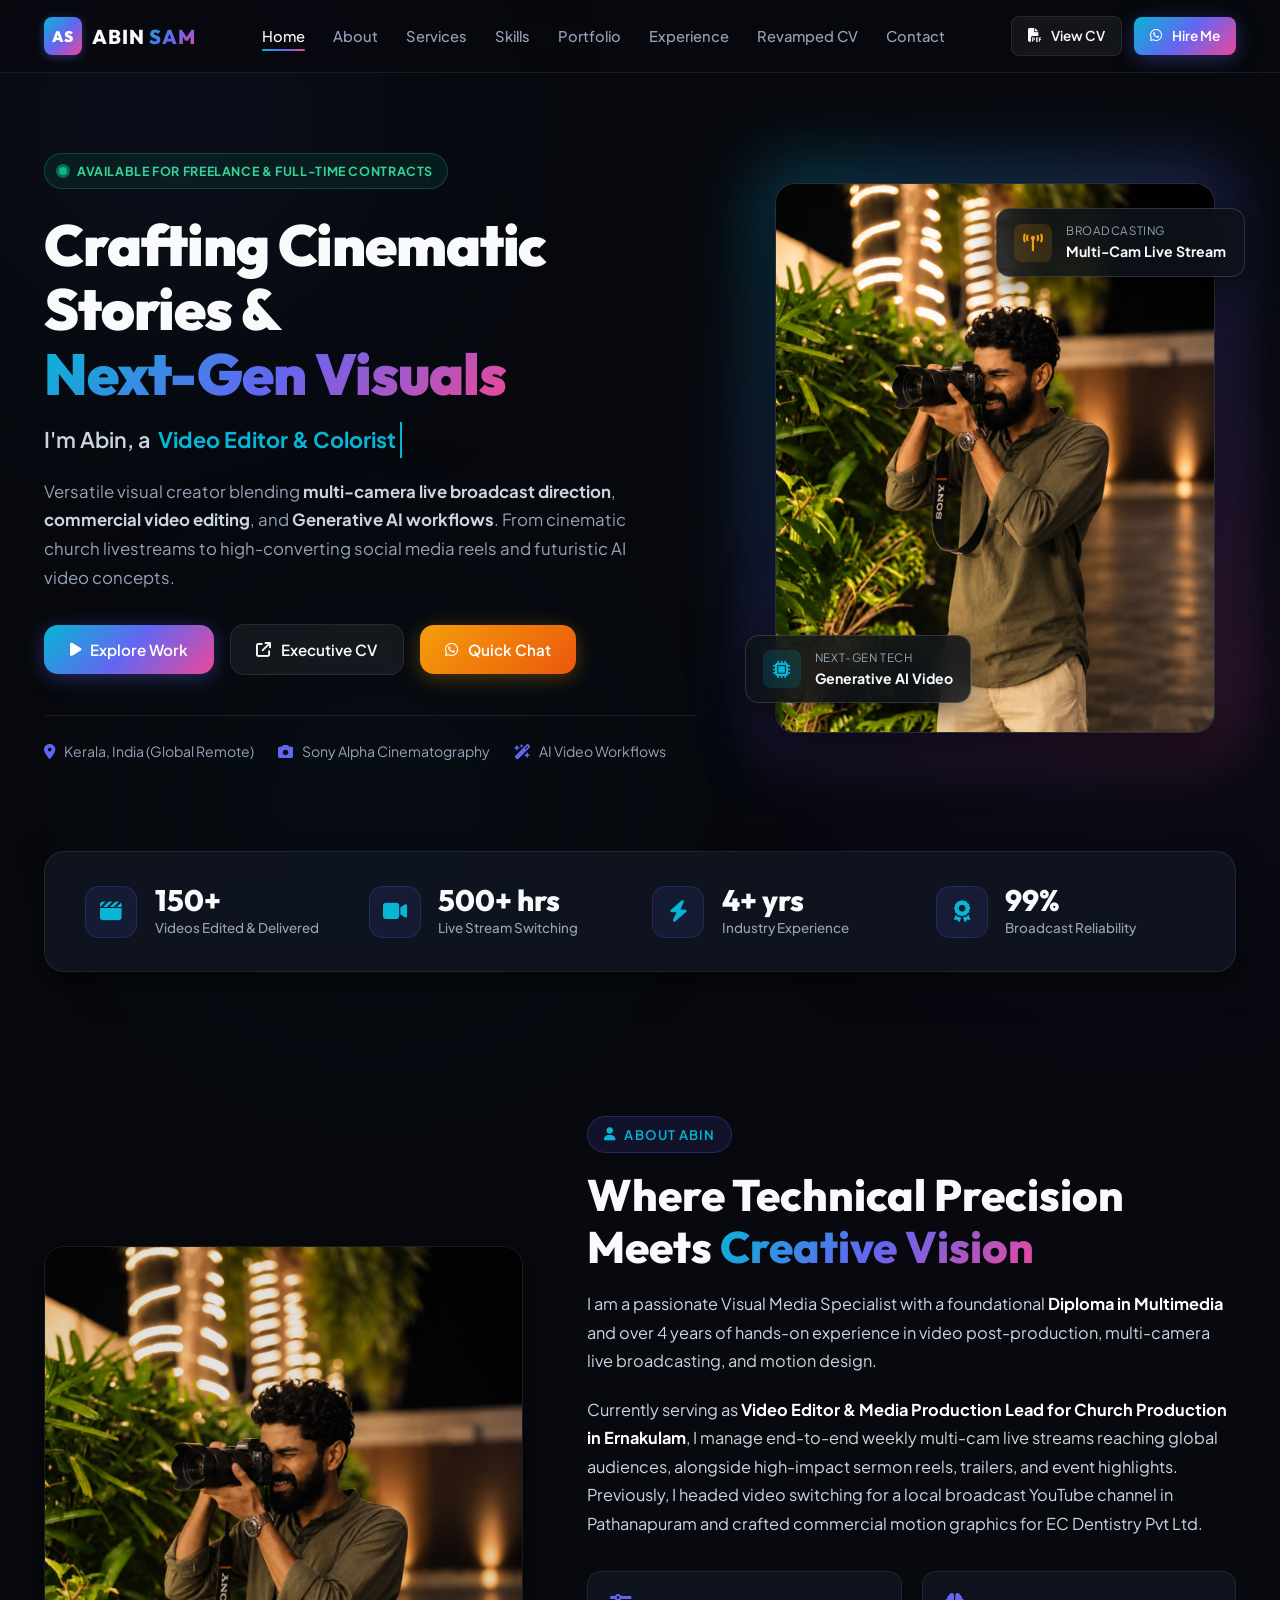
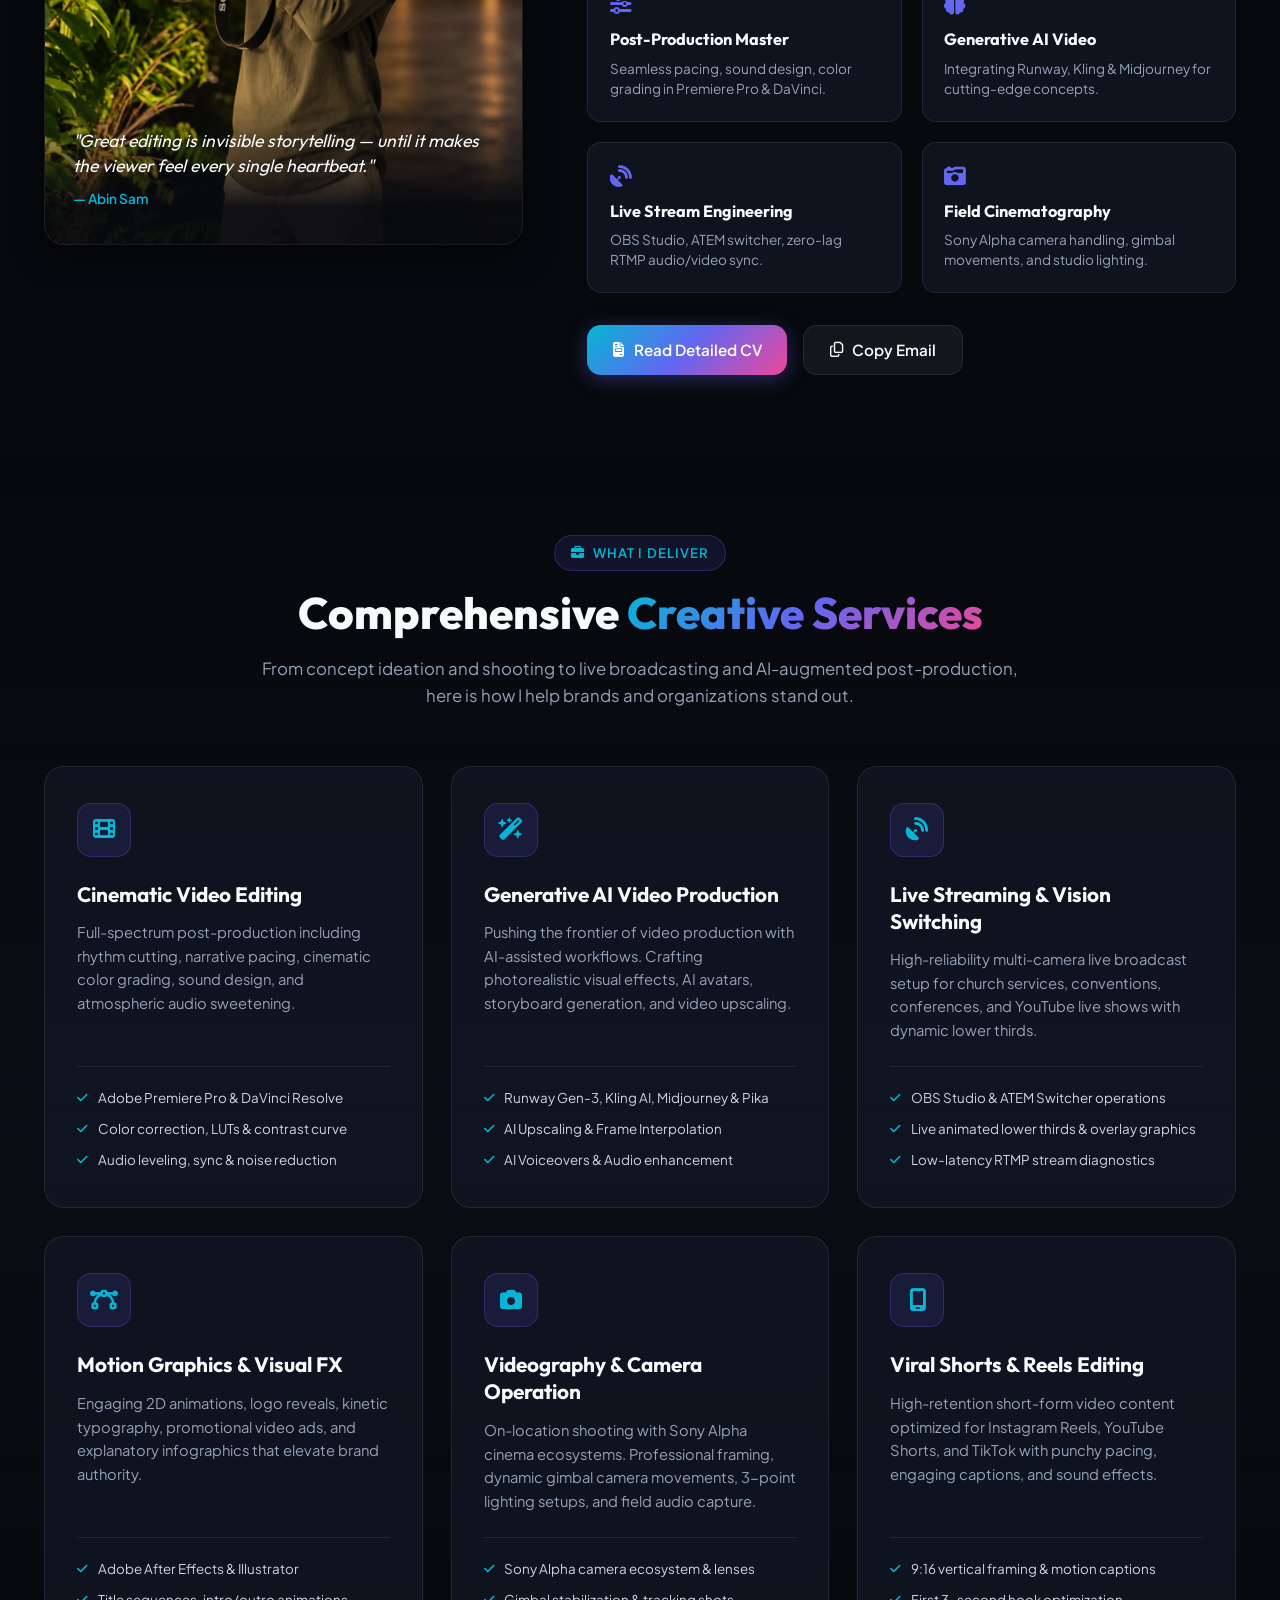
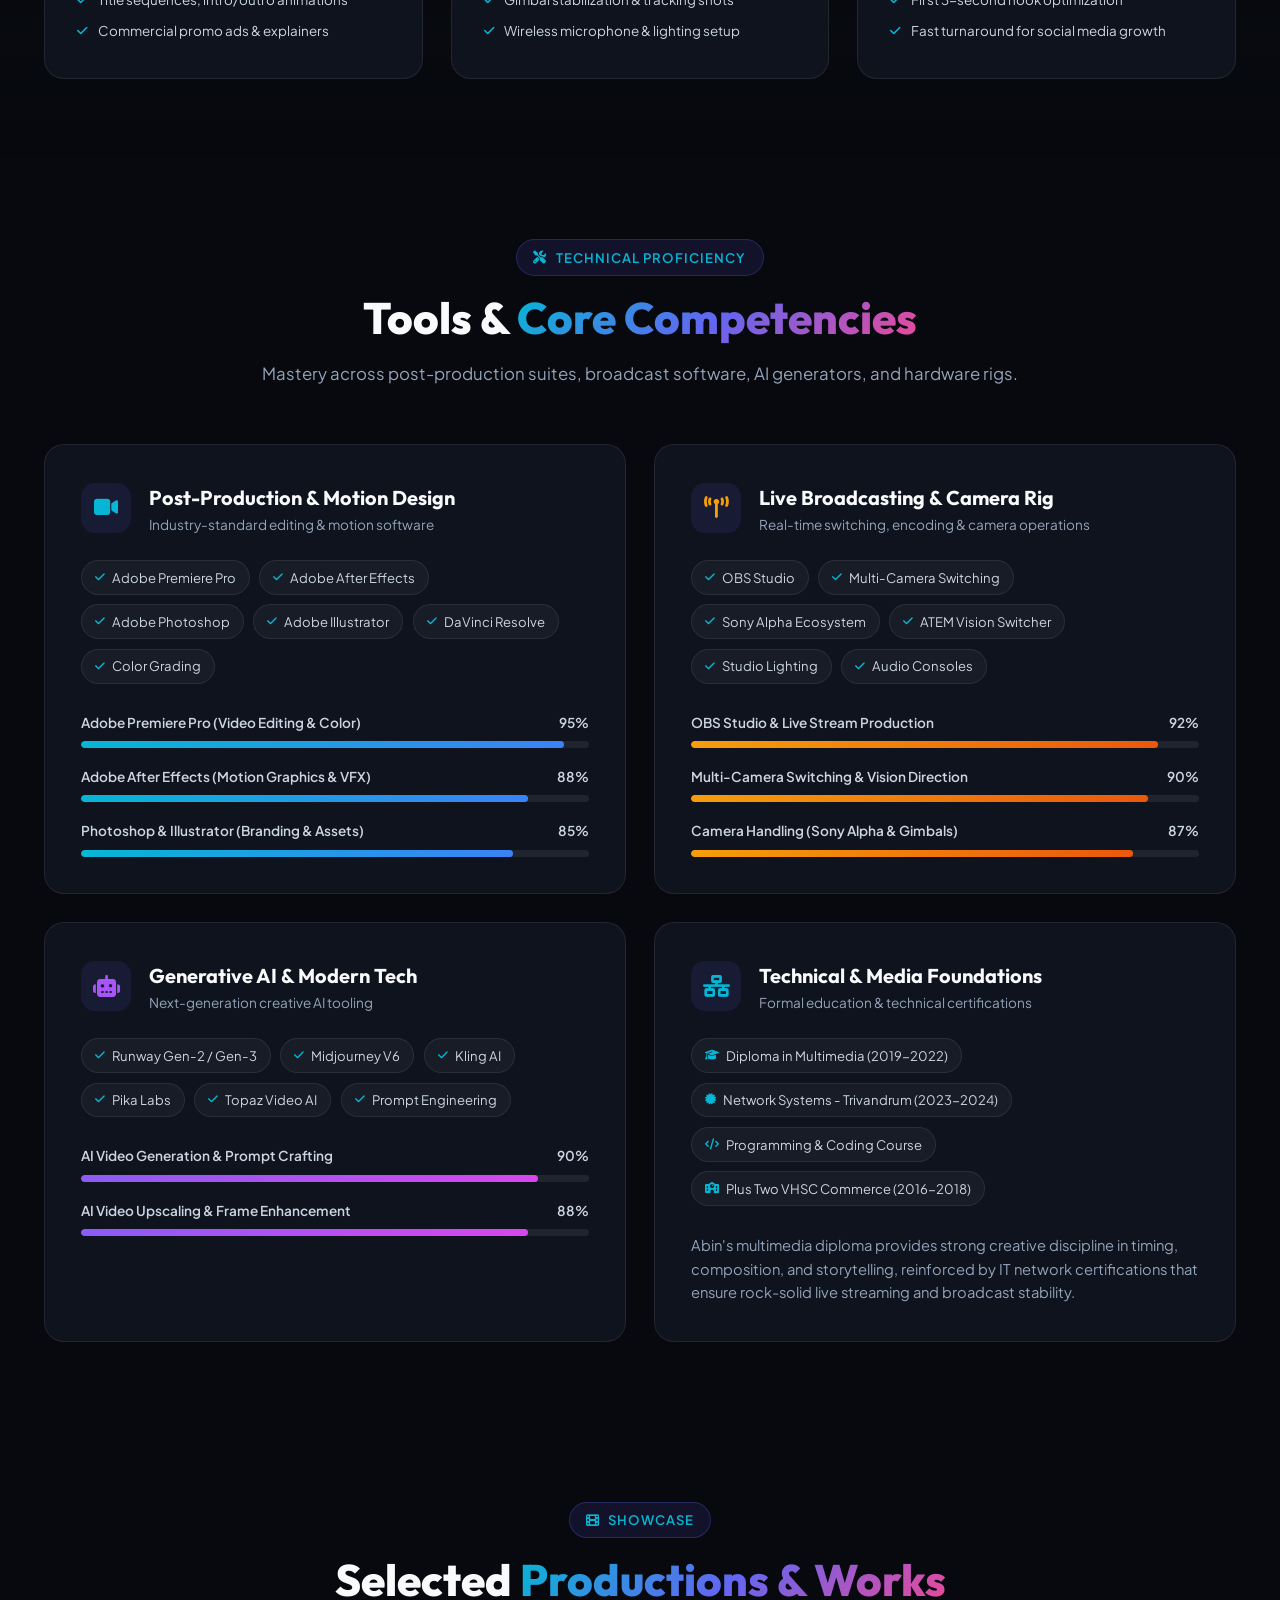
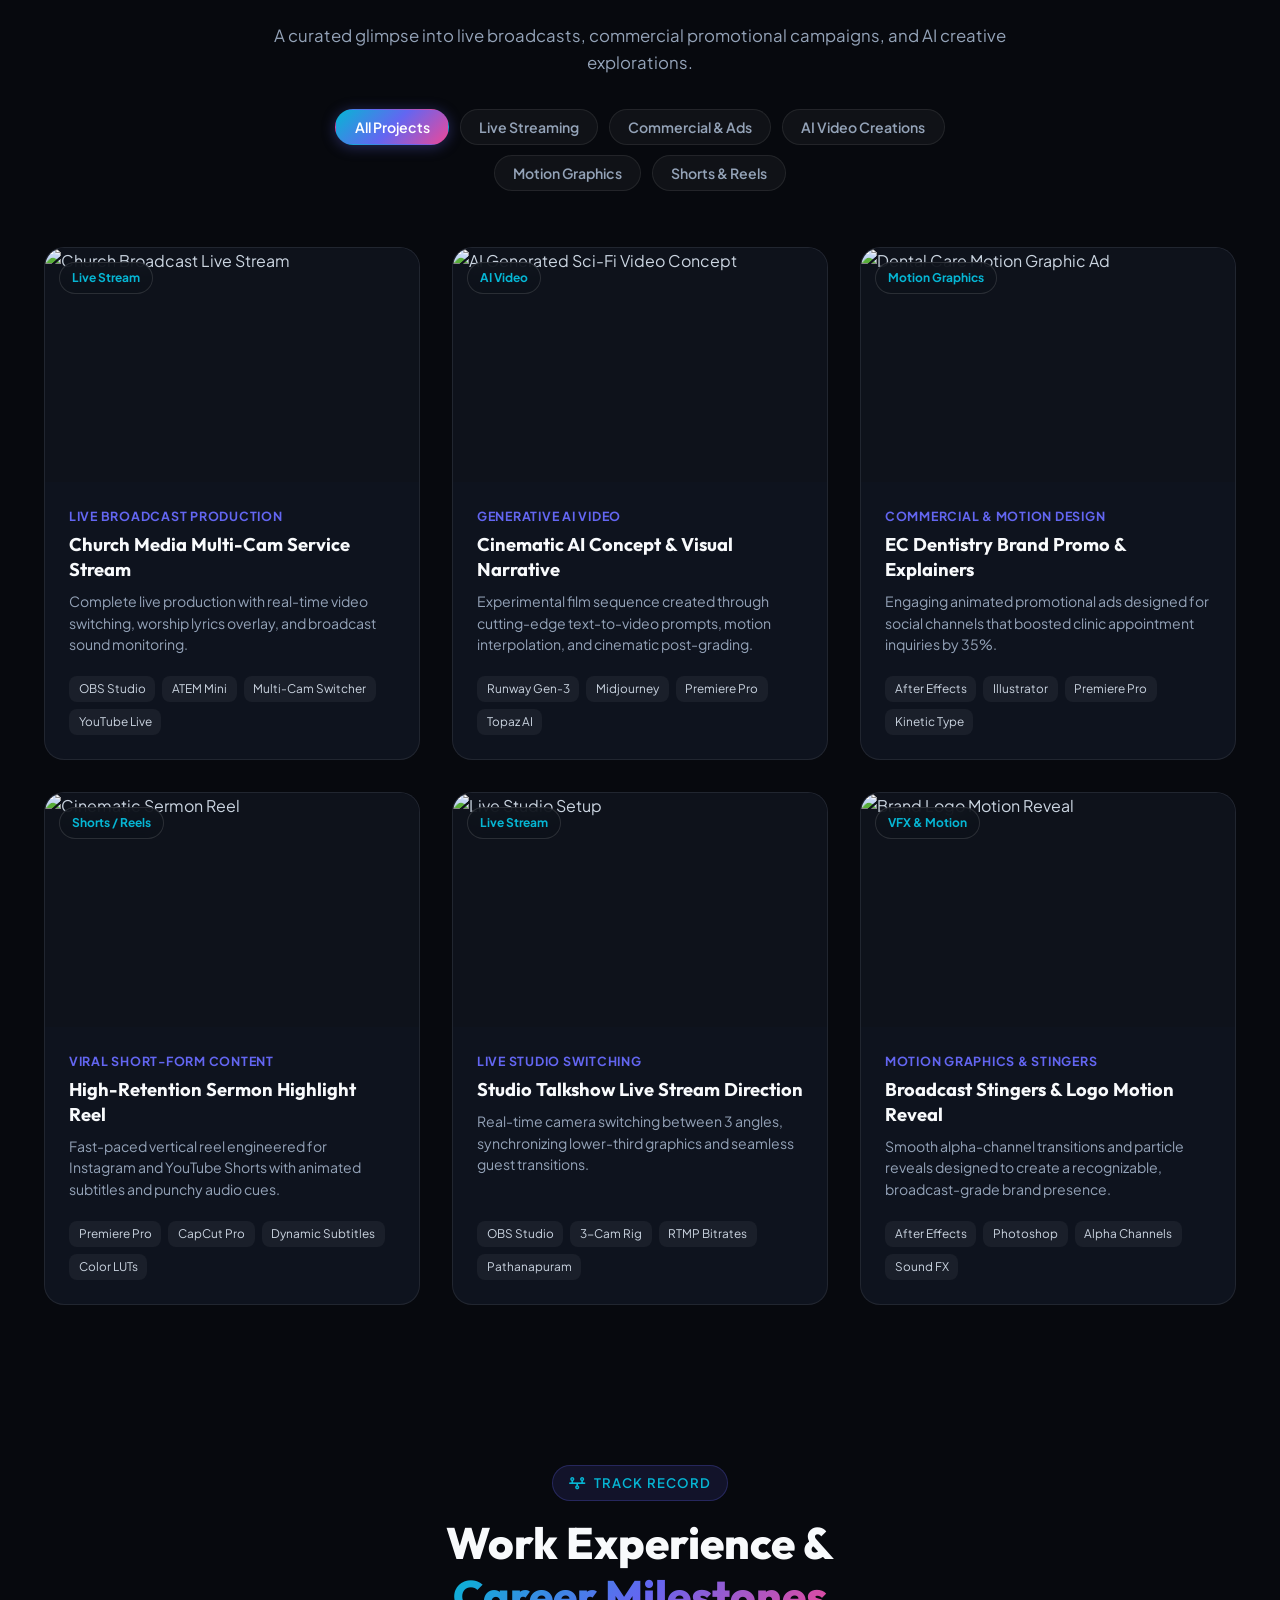
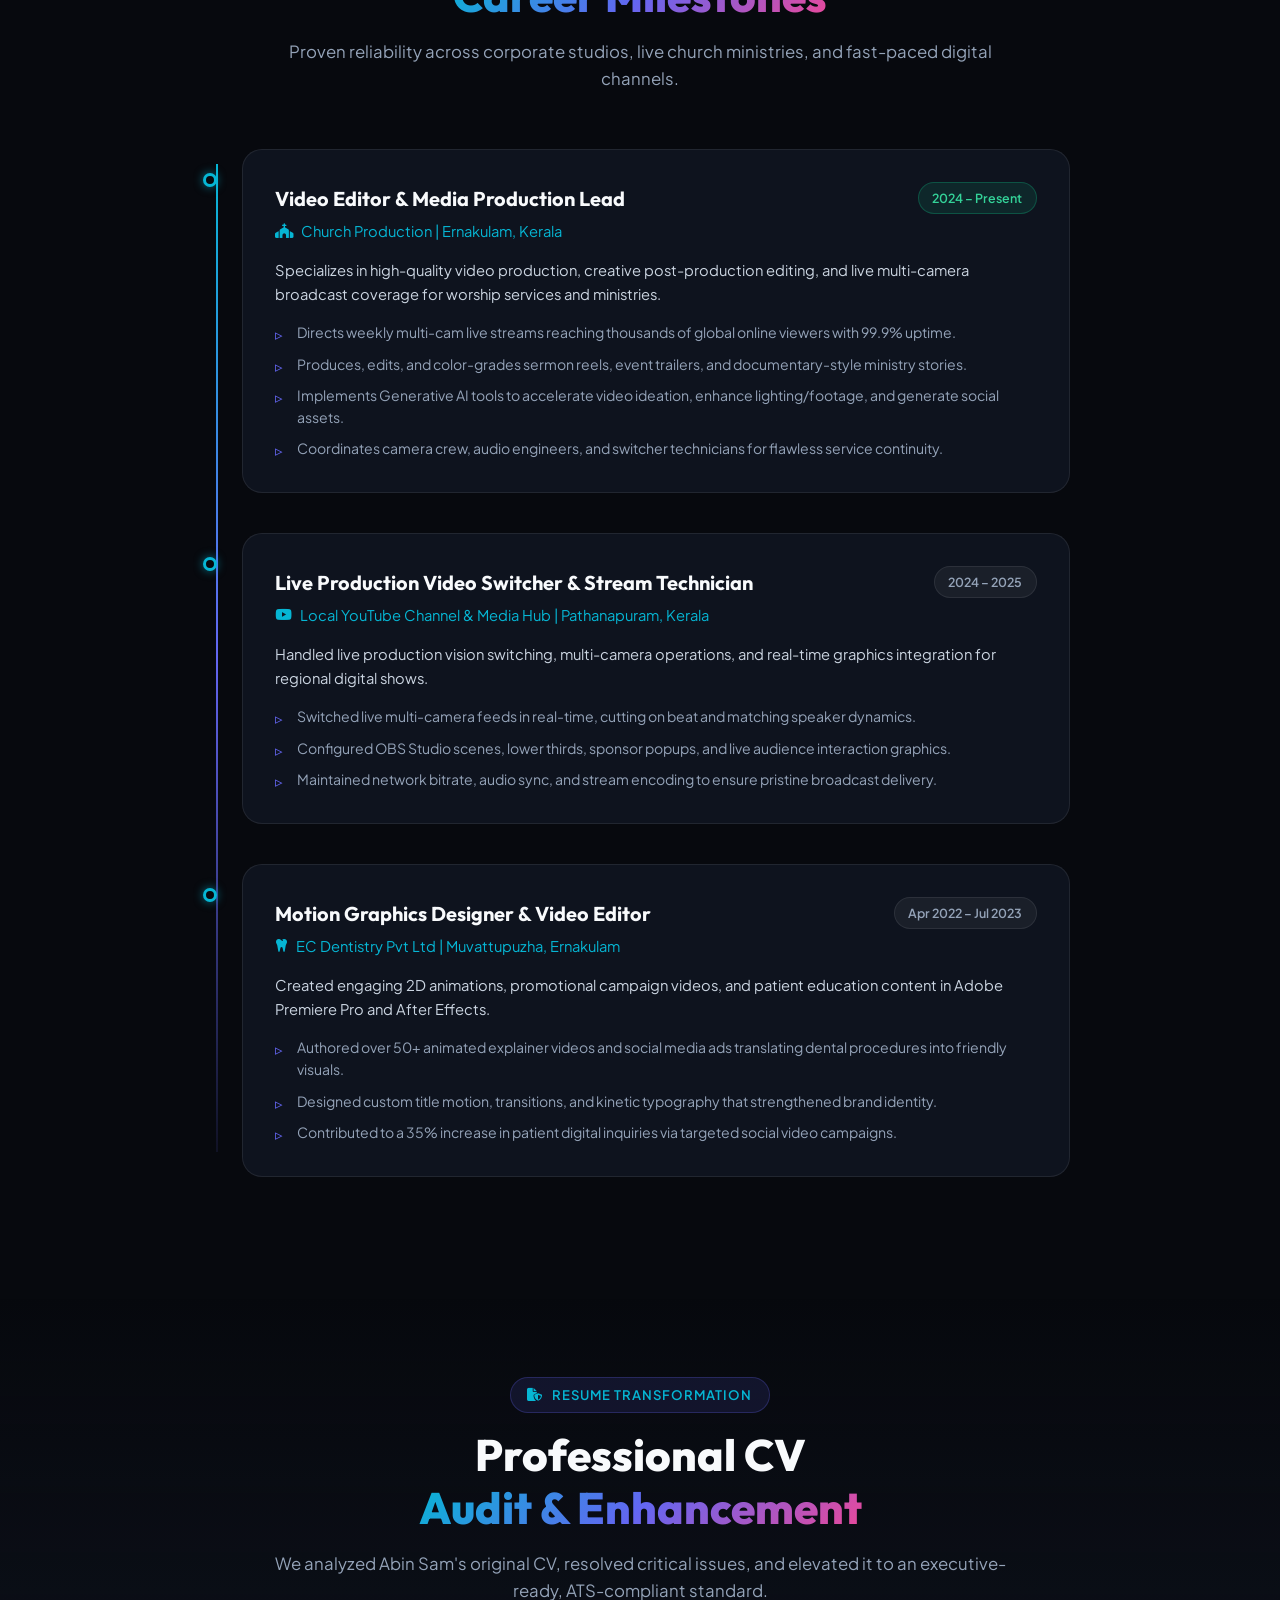
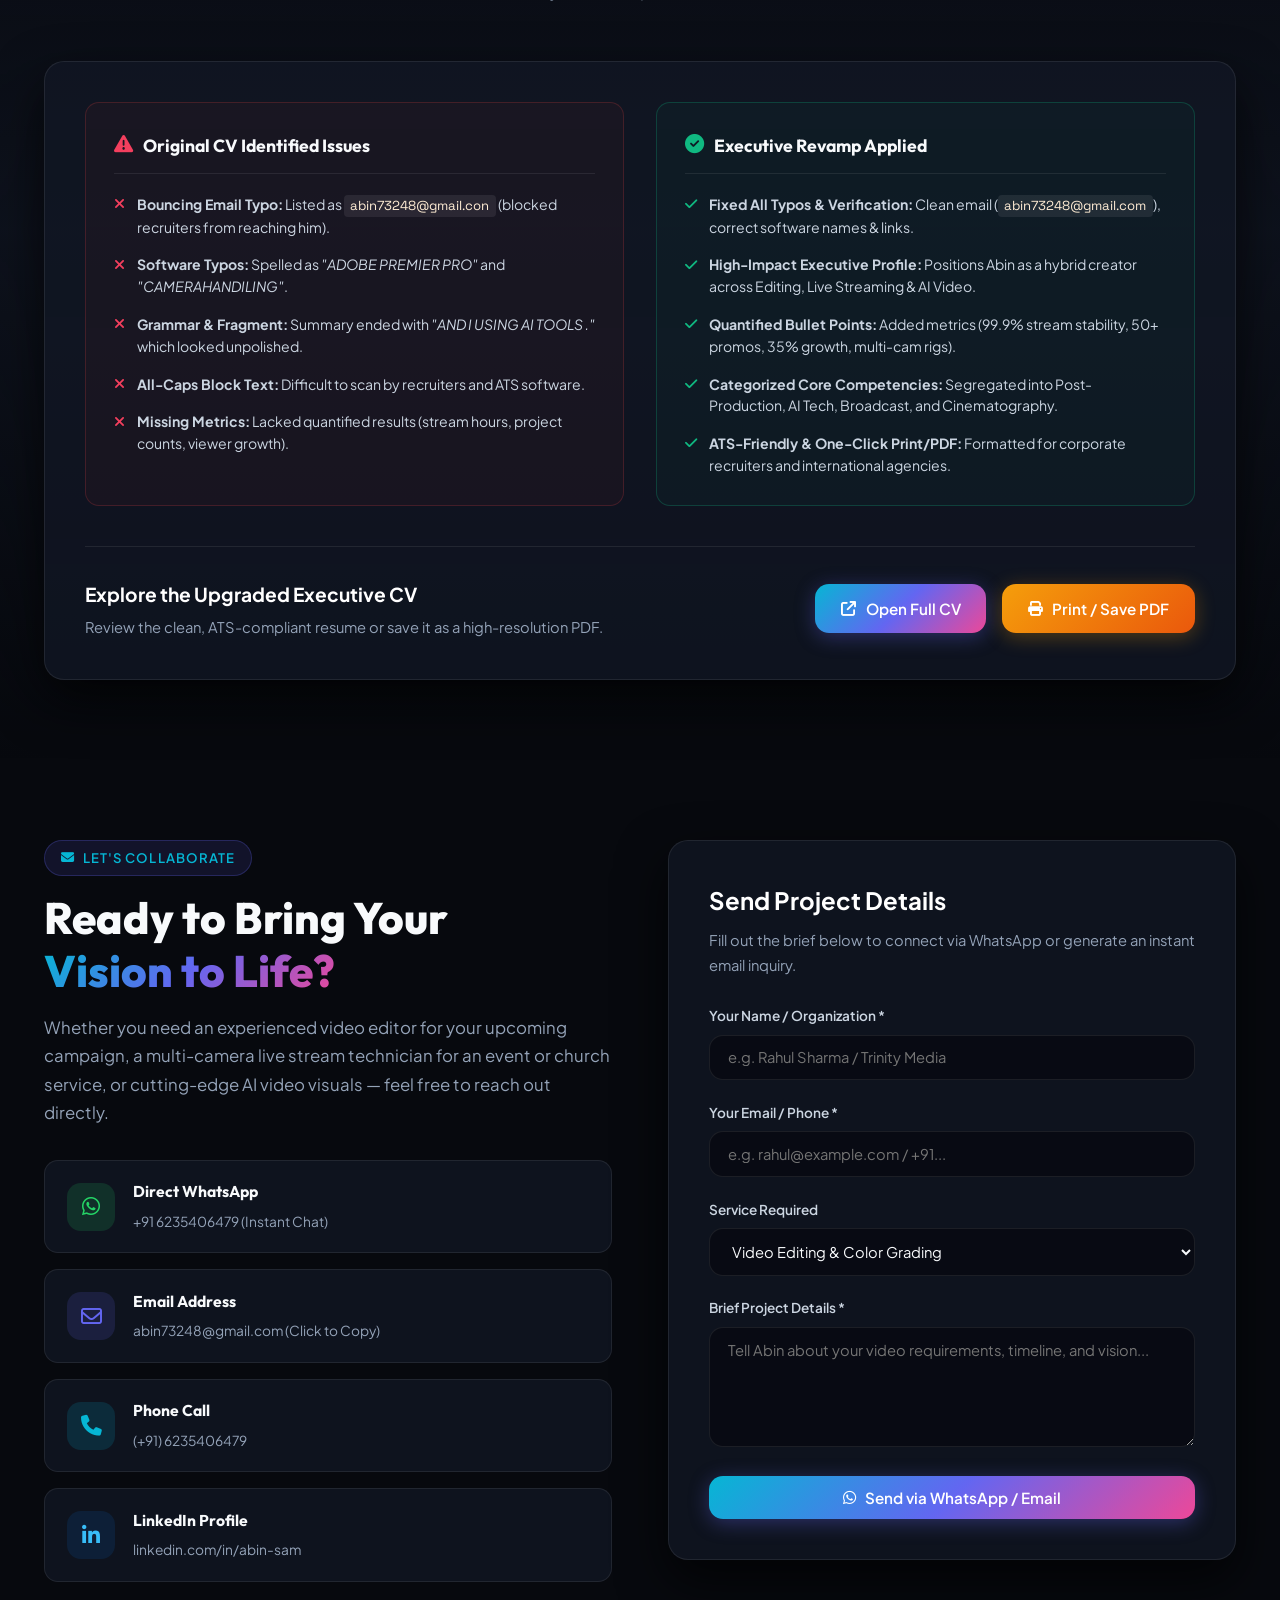
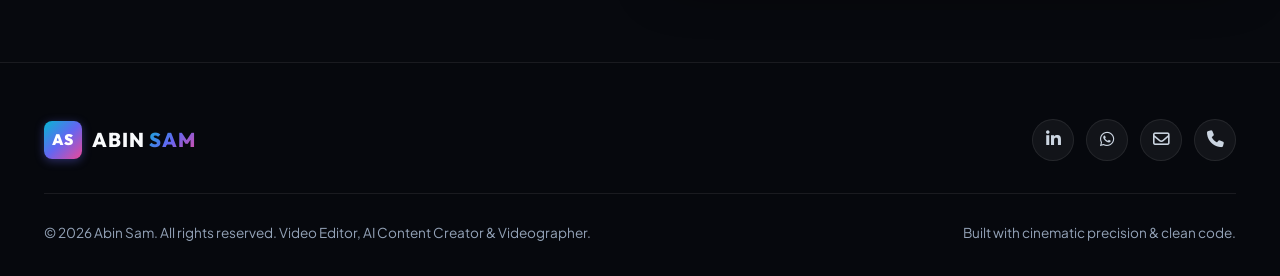
==== commit 43083e65: "Connect real photo of Abin Sam behind camera to index.html" ====
--- a/index.html
+++ b/index.html
@@ -135,7 +135,7 @@
 
           <!-- Main Image Card -->
           <div class="hero-image-container">
-            <img src="abin-sam.jpg" alt="Abin Sam behind Sony camera" class="hero-profile-img" onerror="this.onerror=null; this.src='assets/images/abin-sam.jpg'; this.onerror=function(){this.src='https://images.unsplash.com/photo-1534528741775-53994a69daeb?auto=format&fit=crop&w=800&q=80';};">
+            <img src="WhatsApp Image 2026-11-11 at 9.45.13 PM.jpeg" alt="Abin Sam behind Sony camera" class="hero-profile-img" onerror="this.onerror=null; this.src='assets/images/WhatsApp Image 2026-11-11 at 9.45.13 PM.jpeg'; this.onerror=function(){this.src='https://images.unsplash.com/photo-1534528741775-53994a69daeb?auto=format&fit=crop&w=800&q=80';};">
           </div>
 
           <!-- Floating Badge Bottom Left -->
@@ -204,7 +204,7 @@
   <section id="about" class="about-section">
     <div class="container about-grid">
       <div class="about-card-banner">
-        <img src="abin-sam.jpg" alt="Abin Sam on shoot" class="about-banner-img" onerror="this.onerror=null; this.src='assets/images/abin-sam.jpg'; this.onerror=function(){this.src='https://images.unsplash.com/photo-1574717024653-61fd2cf4d44d?auto=format&fit=crop&w=800&q=80';};">
+        <img src="WhatsApp Image 2026-11-11 at 9.45.13 PM.jpeg" alt="Abin Sam on shoot" class="about-banner-img" onerror="this.onerror=null; this.src='assets/images/WhatsApp Image 2026-11-11 at 9.45.13 PM.jpeg'; this.onerror=function(){this.src='https://images.unsplash.com/photo-1574717024653-61fd2cf4d44d?auto=format&fit=crop&w=800&q=80';};">
         <div class="about-banner-overlay">
           <p class="about-banner-quote">"Great editing is invisible storytelling — until it makes the viewer feel every single heartbeat."</p>
           <span class="about-banner-author">— Abin Sam</span>
